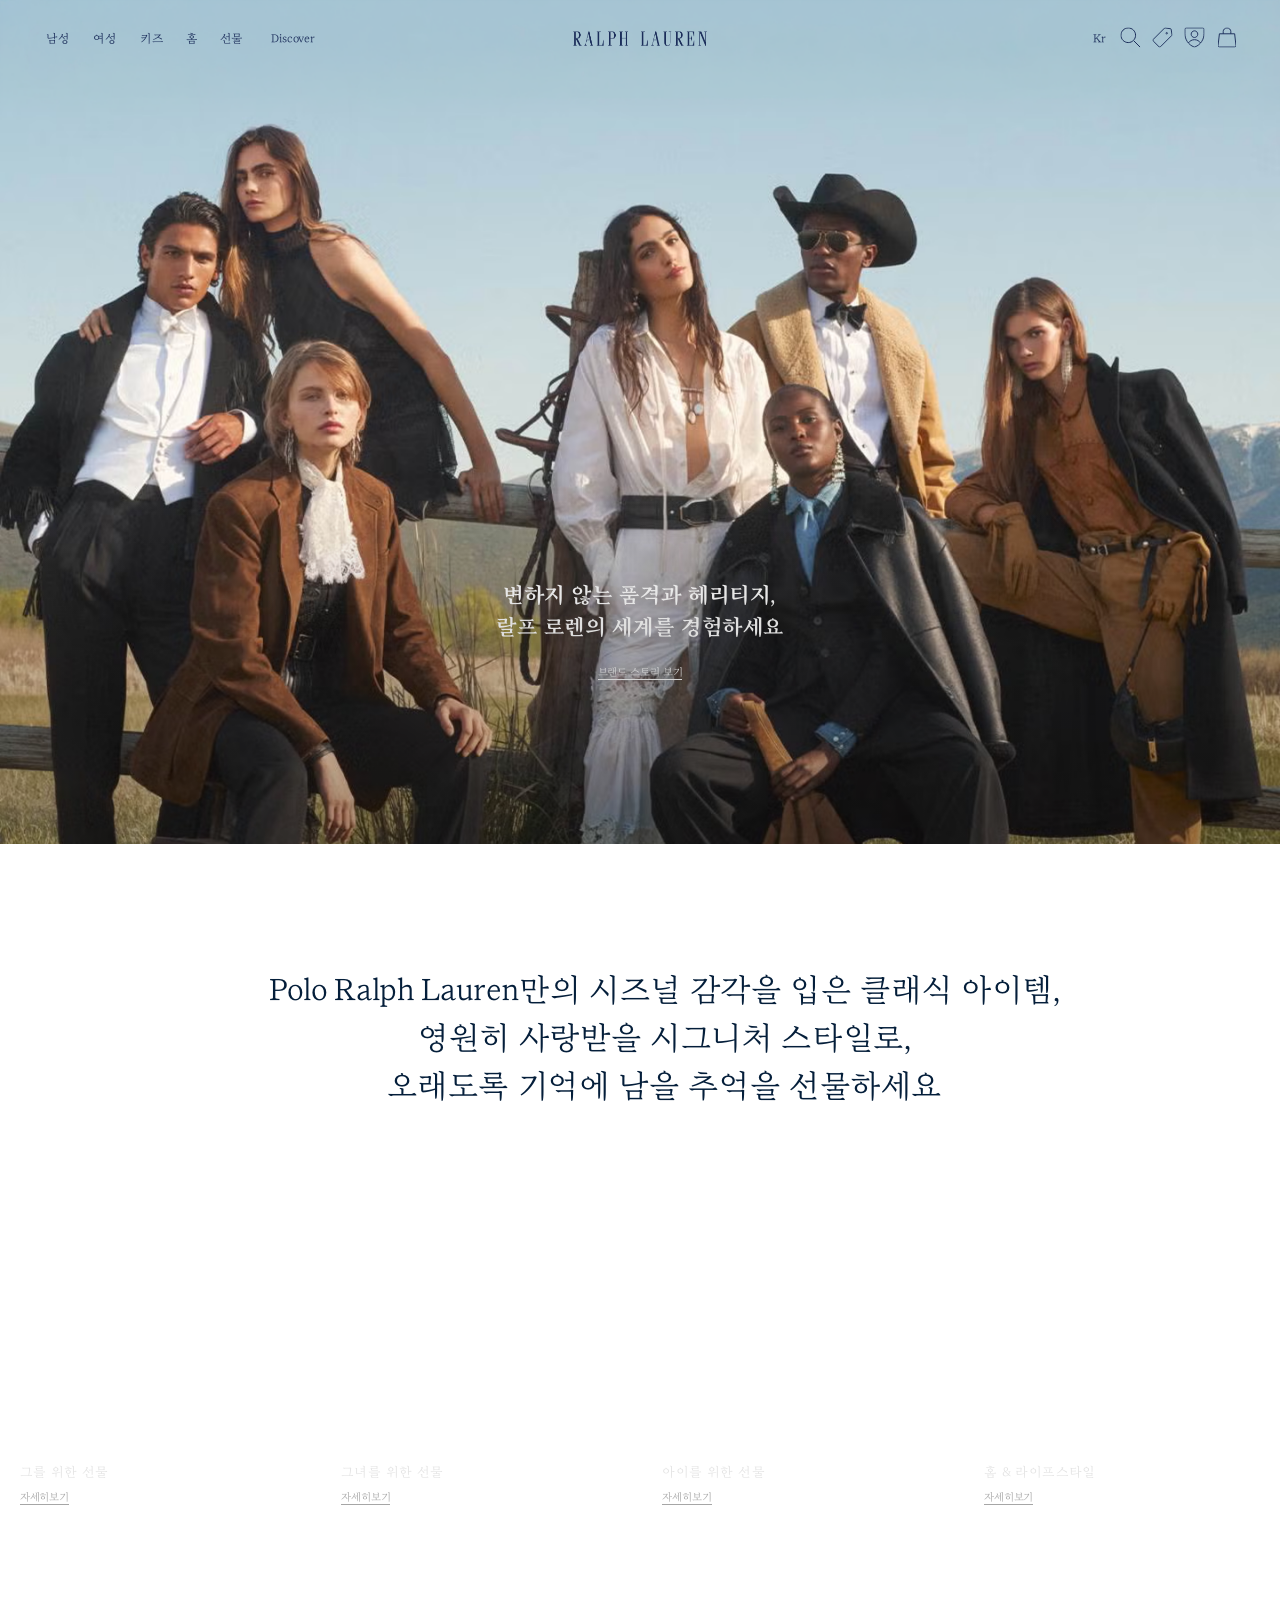
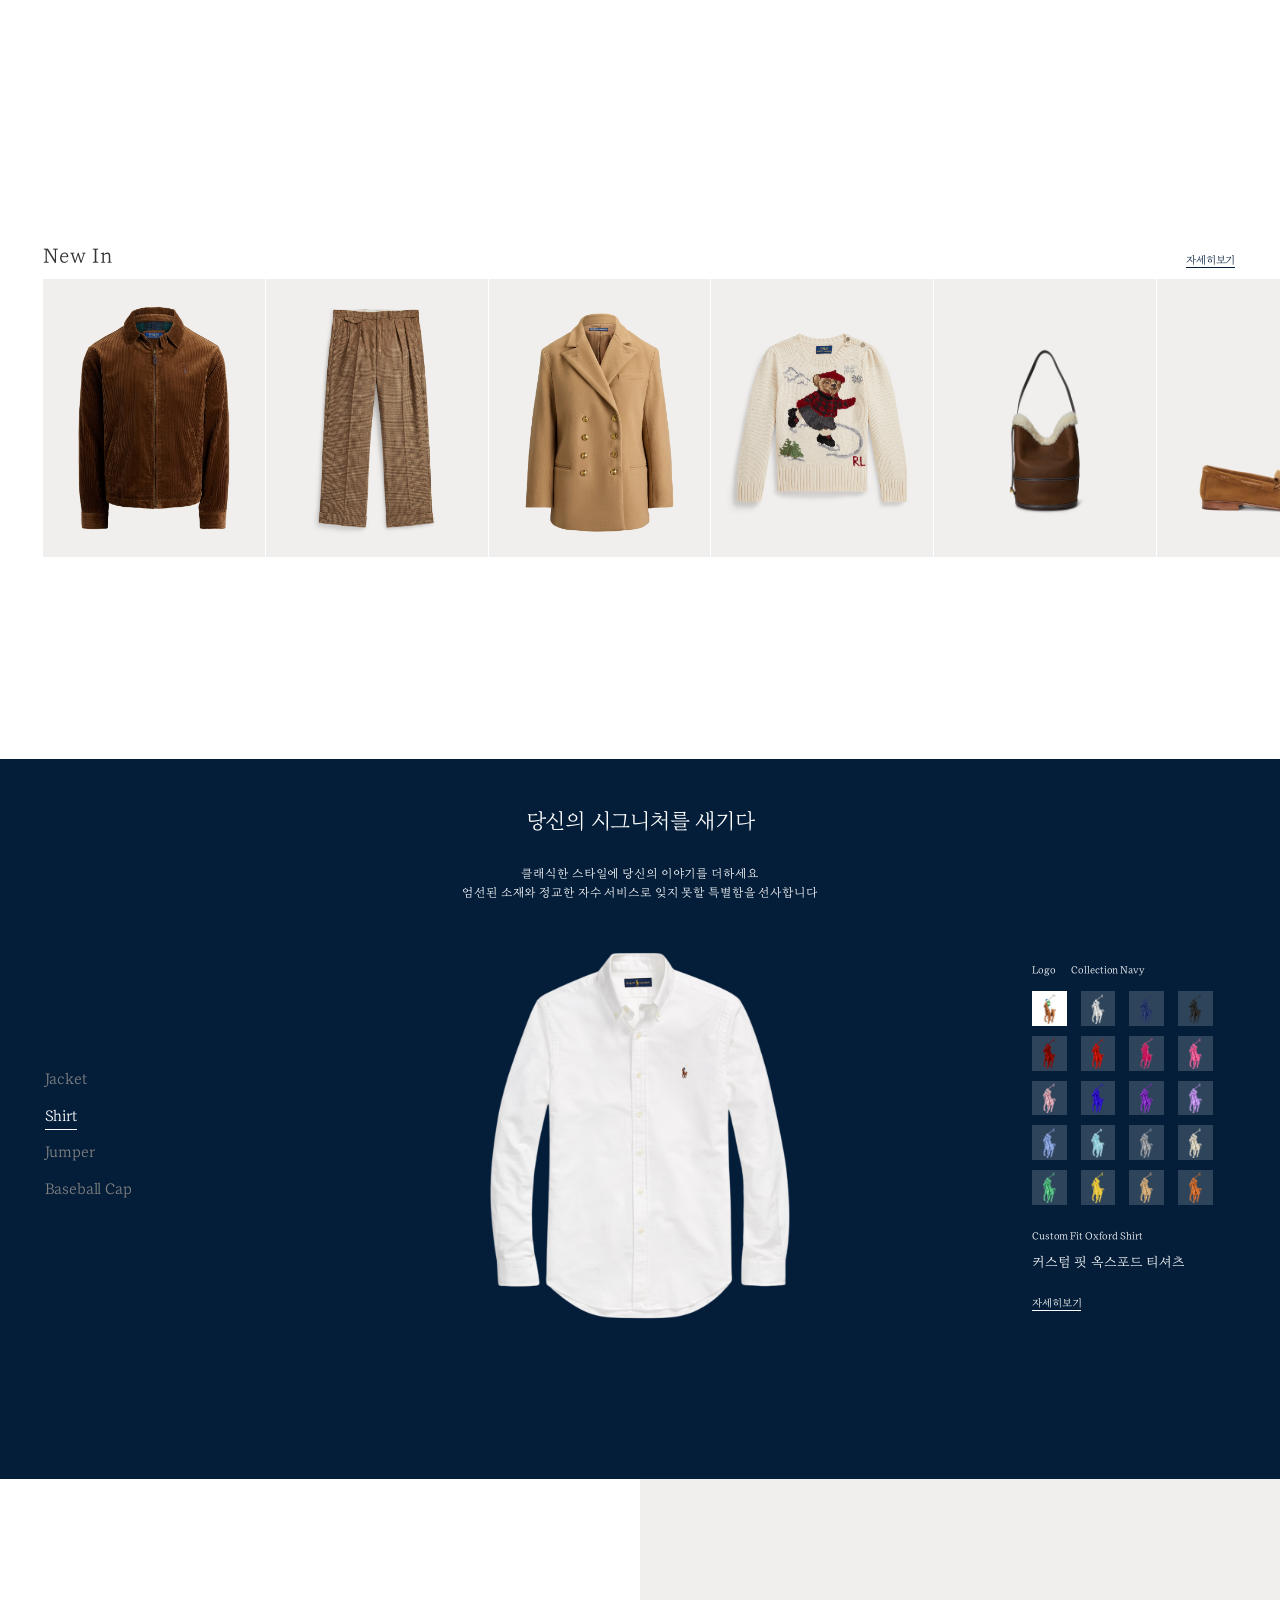
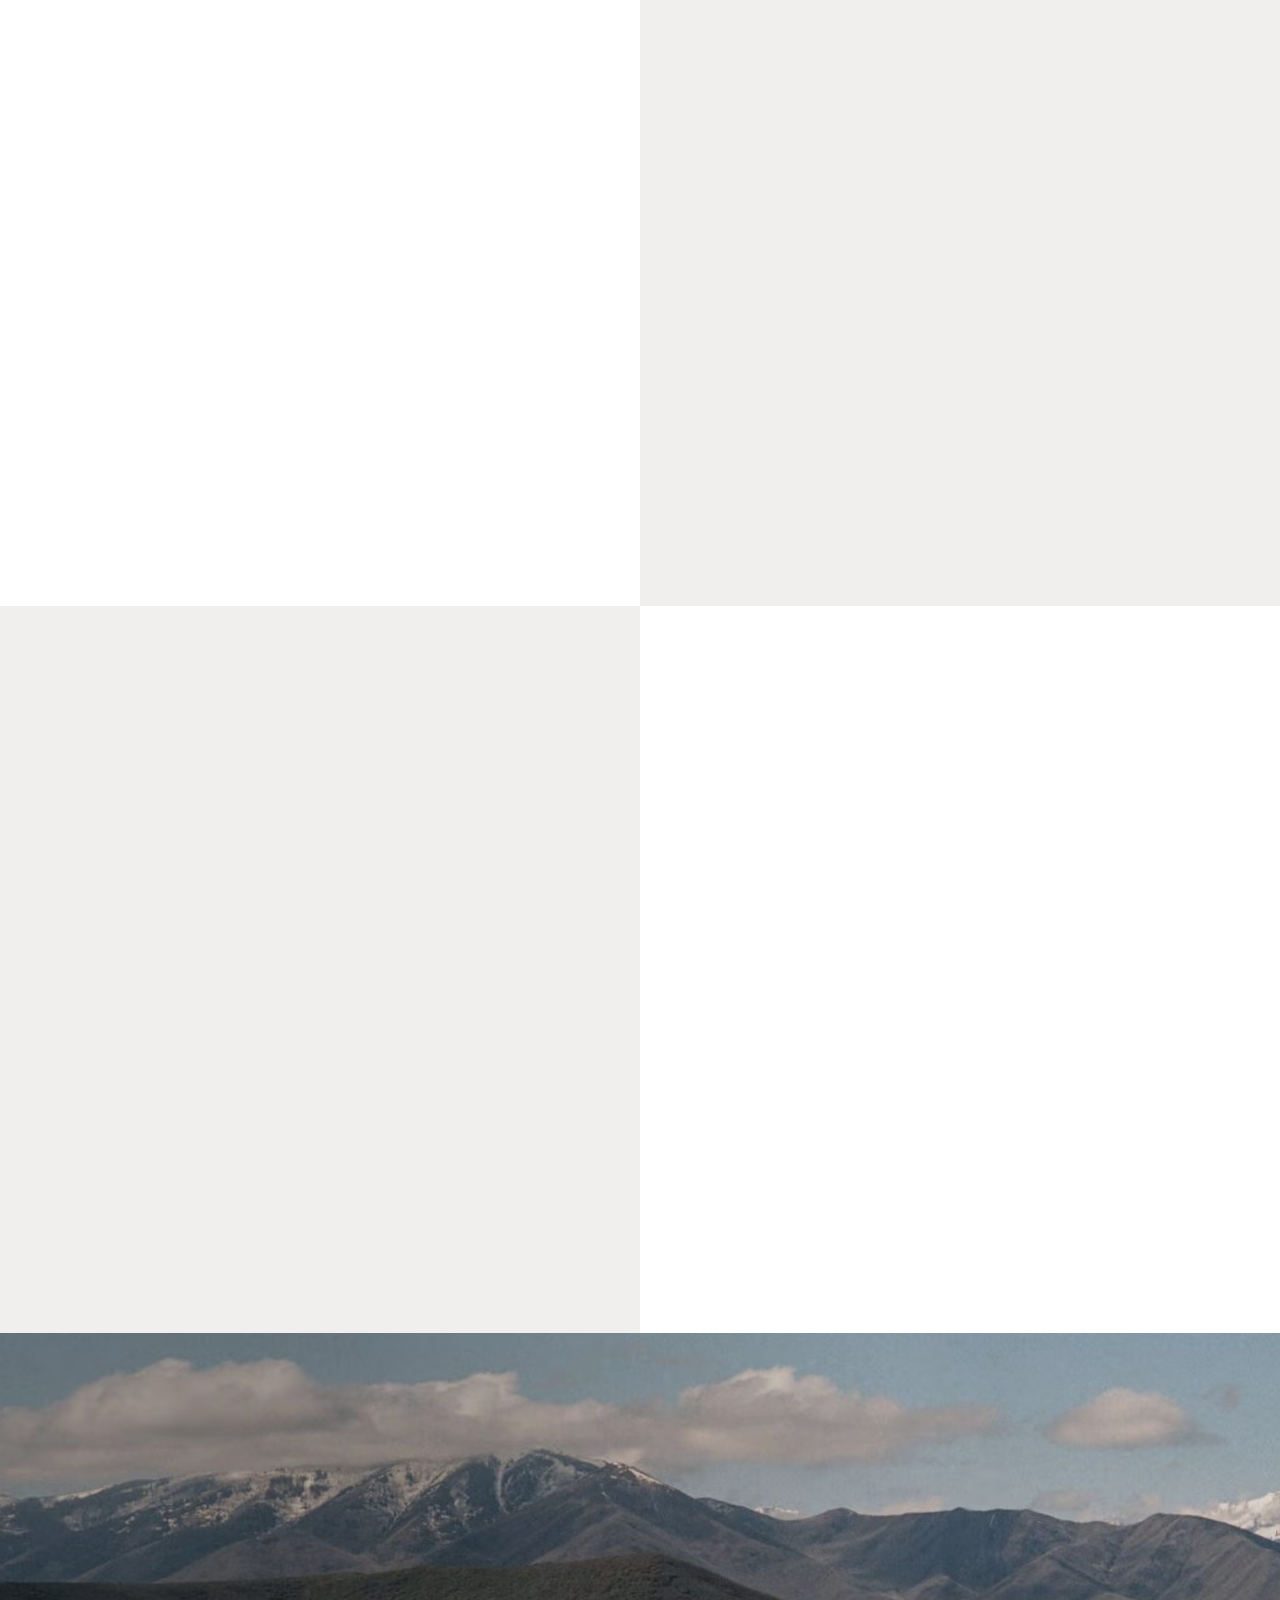
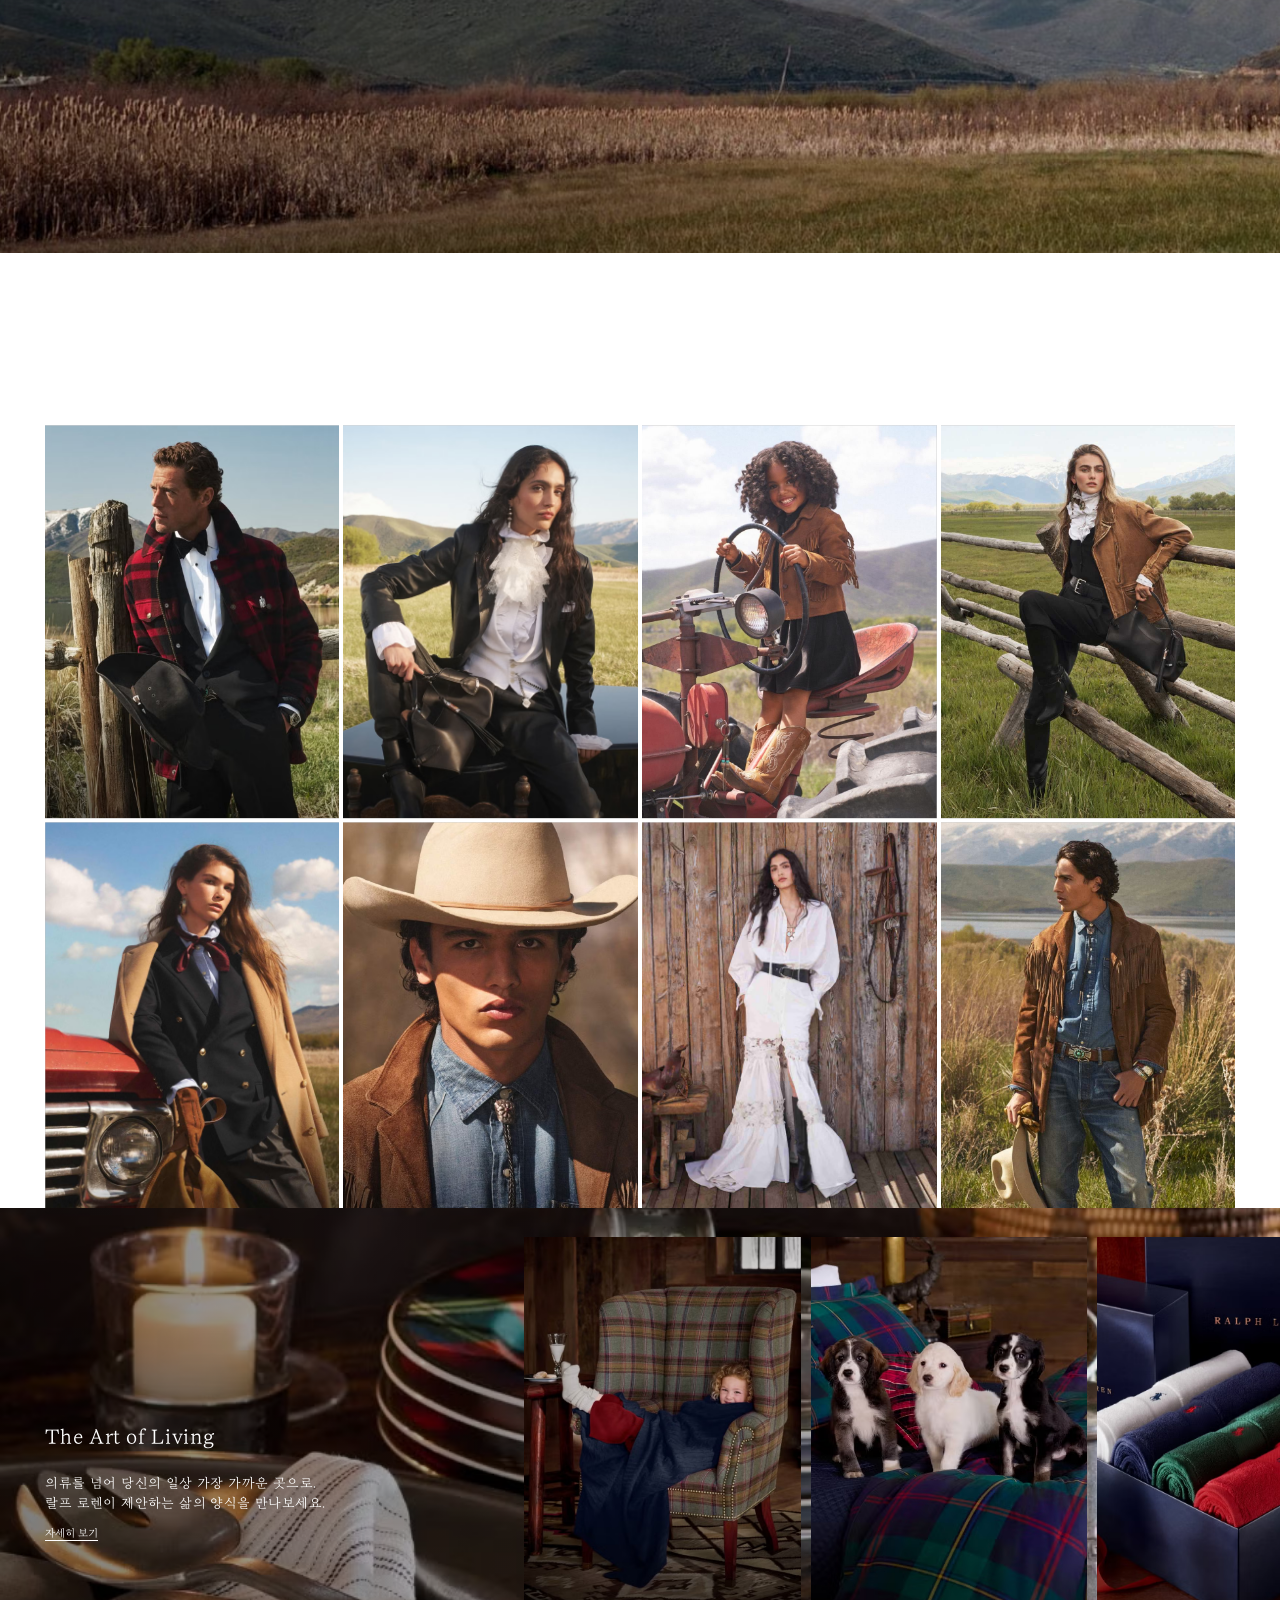
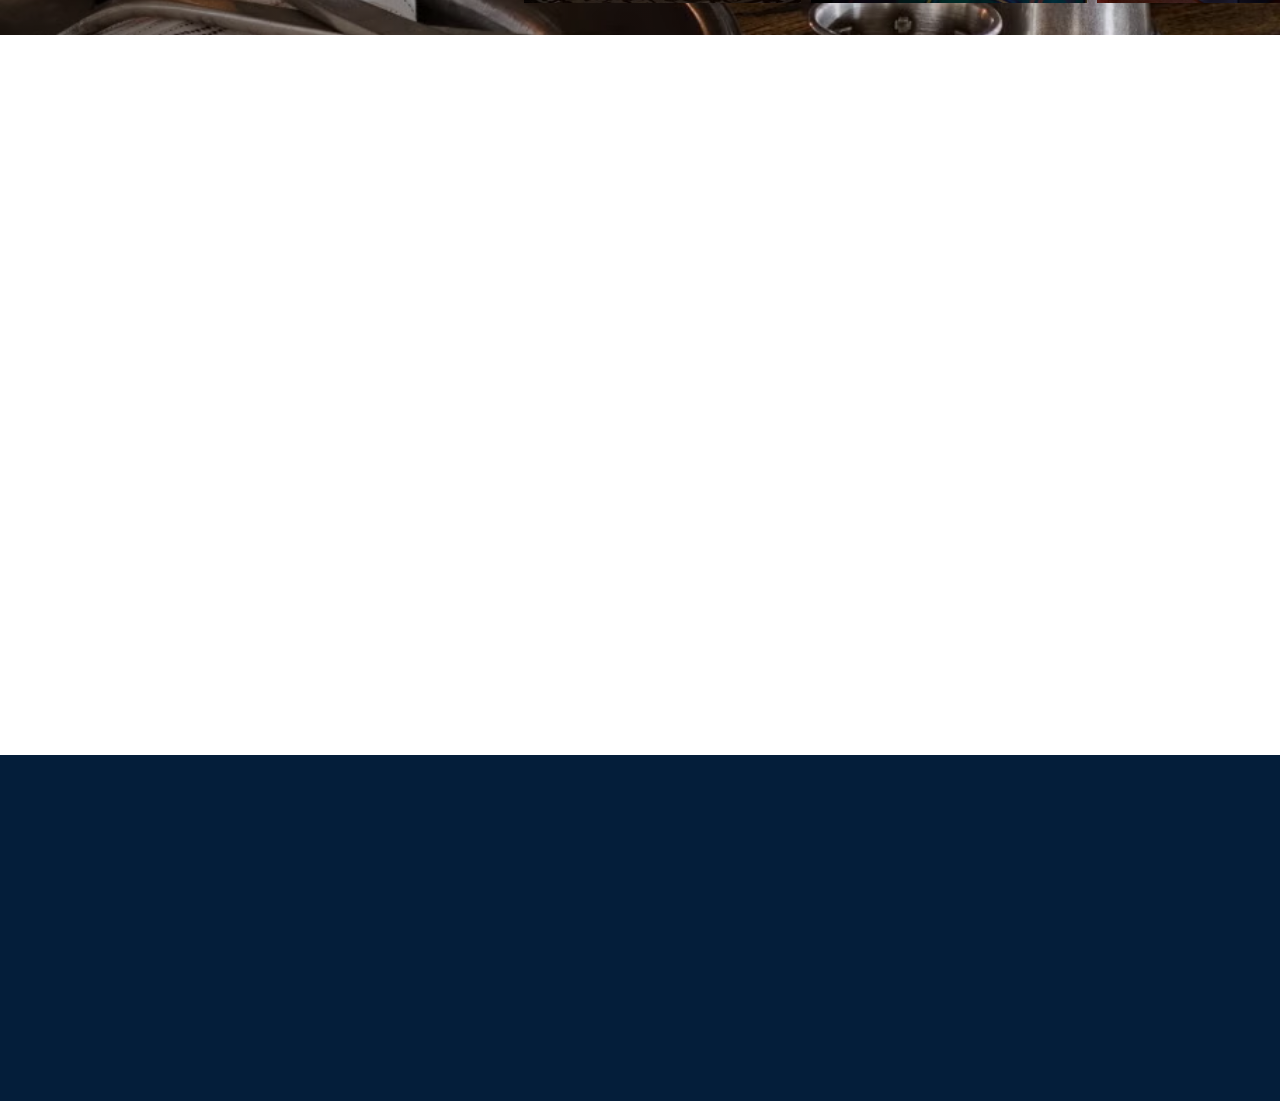
==== polo/index.html @ de8828ba "Deploy Polo Ralph Lauren redesign" ====
<!doctype html>
<html lang="ko">
<head>
<meta charset="utf-8">
<meta name="viewport" content="width=device-width, initial-scale=1">
<meta name="theme-color" content="#041e3a">
<meta name="description" content="클래식한 스타일과 변하지 않는 헤리티지. 이준화의 Polo Ralph Lauren 웹사이트 리디자인 포트폴리오.">
<title>Polo Ralph Lauren | 변하지 않는 품격</title>
<link rel="icon" href="../favicon.svg">
<link rel="preload" href="assets/fonts/Eulyoo1945-Regular.woff2" as="font" type="font/woff2" crossorigin>
<link rel="preload" href="assets/fdb92.png" as="image">
<link rel="stylesheet" href="style.css?v=20261112-22">
<script src="script.js?v=20261112-22" defer></script>
</head>
<body>
<a class="skip-link" href="#main">본문 바로가기</a>
<main id="main">
<section class="hero" id="top" data-node-id="1:19008" aria-label="폴로 랄프 로렌">
<div class="hero-image"><img class="hero-slide hero-slide-first is-active" src="assets/fdb92.png" alt="클래식한 가을 스타일을 입은 폴로 랄프 로렌 모델들" fetchpriority="high"><img class="hero-slide hero-slide-second" src="assets/cover2.png" alt="폴로 랄프 로렌의 클래식한 이브닝 스타일" aria-hidden="true"><div class="hero-shade"></div></div>
<header class="site-header">
<button class="mobile-menu" aria-label="메뉴 열기" aria-expanded="false" aria-controls="main-nav">☰</button>
<nav id="main-nav" aria-label="주 메뉴"><a href="#new-in" data-category="남성">남성</a><a href="#new-in" data-category="여성">여성</a><a href="#gifts">키즈</a><a href="#living">홈</a><a href="#gifts">선물</a><a href="#world">Discover</a></nav>
<a class="brand" href="#top" aria-label="Polo Ralph Lauren 홈"><img src="assets/adcc9.png" alt="POLO RALPH LAUREN"></a>
<div class="header-actions"><button data-panel="language" class="language-button" aria-label="국가 및 언어 선택">Kr</button>
<button data-panel="search" aria-label="상품 검색"><img src="assets/7bf10.svg" alt=""></button>
<button data-panel="favorites" aria-label="위시리스트"><img src="assets/ad850.svg" alt=""></button>
<button data-panel="account" aria-label="내 계정"><img src="assets/fcbb8.svg" alt=""></button>
<button data-panel="bag" aria-label="쇼핑백"><img src="assets/cb816.svg" alt=""><span class="bag-count" hidden>0</span></button></div>
</header>
<div class="hero-copy"><h1>변하지 않는 품격과 헤리티지,<br class="compact-break"> 랄프 로렌의 세계를 경험하세요</h1><a href="#world" class="text-link">브랜드 스토리 보기</a></div>
</section>
<section class="introduction" aria-label="시즈널 기프트"><p>Polo Ralph Lauren만의 시즈널 감각을 입은 클래식 아이템,<br>영원히 사랑받을 시그니처 스타일로,<br class="compact-break"> 오래도록 기억에 남을 추억을 선물하세요</p></section>
<section class="gifts" id="gifts" aria-label="소중한 사람을 위한 선물">
<a class="gift-card gift-men" href="#new-in"><div class="gift-image"><img src="assets/5b00d.png" alt="그를 위한 선물" loading="lazy"></div><div class="gift-copy"><h2>그를 위한 선물</h2><span class="text-link">자세히보기</span></div></a>
<a class="gift-card gift-women" href="#new-in"><div class="gift-image"><img src="assets/a02c4.png" alt="그녀를 위한 선물" loading="lazy"></div><div class="gift-copy"><h2>그녀를 위한 선물</h2><span class="text-link">자세히보기</span></div></a>
<a class="gift-card gift-kids" href="#new-in"><div class="gift-image"><img src="assets/340d7.png" alt="아이를 위한 선물" loading="lazy"></div><div class="gift-copy"><h2>아이를 위한 선물</h2><span class="text-link">자세히보기</span></div></a>
<a class="gift-card gift-home" href="#living"><div class="gift-image"><img src="assets/2b547.png" alt="홈 & 라이프스타일" loading="lazy"></div><div class="gift-copy"><h2>홈 &amp; 라이프스타일</h2><span class="text-link">자세히보기</span></div></a>
</section>
<section class="new-in" id="new-in" aria-labelledby="new-in-title">
<div class="section-heading"><h2 id="new-in-title">New In</h2><button class="text-link" data-panel="collection">자세히보기</button></div>
<div class="product-track" tabindex="0" aria-label="신상품 목록. 가로로 스크롤할 수 있습니다.">
<button class="product-card product-jacket" data-product="0" aria-label="스웨이드 재킷 자세히 보기"><img src="assets/da9b3.png" alt="스웨이드 재킷" loading="lazy"></button>
<button class="product-card product-pants" data-product="1" aria-label="플리츠 울 팬츠 자세히 보기"><img src="assets/2d311.png" alt="플리츠 울 팬츠" loading="lazy"></button>
<button class="product-card product-coat" data-product="2" aria-label="울 캐시미어 코트 자세히 보기"><img class="product-underlay" src="assets/cfee9.png" alt="" loading="lazy"><img src="assets/4ac81.png" alt="울 캐시미어 코트" loading="lazy"></button>
<button class="product-card product-bear" data-product="3" aria-label="폴로 베어 니트 자세히 보기"><img src="assets/9f50f.png" alt="폴로 베어 니트" loading="lazy"></button>
<button class="product-card product-bag" data-product="4" aria-label="레더 숄더백 자세히 보기"><img src="assets/39299.png" alt="레더 숄더백" loading="lazy"></button>
<button class="product-card product-loafers" data-product="5" aria-label="스웨이드 로퍼 자세히 보기"><img src="assets/04138.png" alt="스웨이드 로퍼" loading="lazy"></button>
<button class="product-card product-new" data-product="14" aria-label="체크 드레스 자세히 보기"><img src="assets/image-444.png" alt="체크 드레스" loading="lazy"></button>
<button class="product-card product-new" data-product="15" aria-label="노르딕 반소매 니트 자세히 보기"><img src="assets/image-439.png" alt="노르딕 반소매 니트" loading="lazy"></button>
<button class="product-card product-new" data-product="17" aria-label="페어아일 숄 카디건 자세히 보기"><img src="assets/image-435.png" alt="페어아일 숄 카디건" loading="lazy"></button>
<button class="product-card product-new" data-product="16" aria-label="홀리데이 트럭 니트 자세히 보기"><img src="assets/image-442.png" alt="홀리데이 트럭 니트" loading="lazy"></button>
</div></section>
<section class="custom" id="custom" aria-labelledby="custom-title">
<div class="custom-inner"><div class="custom-heading"><h2 id="custom-title">당신의 시그니처를 새기다</h2><p>클래식한 스타일에 당신의 이야기를 더하세요<br>엄선된 소재와 정교한 자수 서비스로 잊지 못할 특별함을 선사합니다</p></div>
<div class="custom-body"><nav class="custom-tabs" aria-label="커스터마이징 상품"><button data-custom-type="Jacket" aria-pressed="false">Jacket</button><button class="active" data-custom-type="Shirt" aria-pressed="true">Shirt</button><button data-custom-type="Jumper" aria-pressed="false">Jumper</button><button data-custom-type="Baseball Cap" aria-pressed="false">Baseball Cap</button></nav>
<div class="shirt-preview"><img src="assets/3b3cc.png" alt="커스텀 핏 옥스포드 셔츠" loading="lazy"><img class="selected-pony" src="assets/7342e.png" alt="" hidden></div>
<div class="custom-options"><p class="logo-label">Logo <span id="color-label">Collection Navy</span></p><div class="swatches" role="group" aria-label="자수 색상 선택">
<button data-color="Multicolor" data-pony="4a922.png" aria-label="Multicolor" aria-pressed="true" class="selected"><img src="assets/4a922.png" alt="" loading="lazy"></button>
<button data-color="White" data-pony="8e73d.png" aria-label="White" aria-pressed="false" ><img src="assets/8e73d.png" alt="" loading="lazy"></button>
<button data-color="Newport Navy" data-pony="7342e.png" aria-label="Newport Navy" aria-pressed="false" ><img src="assets/7342e.png" alt="" loading="lazy"></button>
<button data-color="Polo Black" data-pony="dec1c.png" aria-label="Polo Black" aria-pressed="false" ><img src="assets/dec1c.png" alt="" loading="lazy"></button>
<button data-color="Heart Red" data-pony="376da.png" aria-label="Heart Red" aria-pressed="false" ><img src="assets/376da.png" alt="" loading="lazy"></button>
<button data-color="Rl 2000Red" data-pony="d0800.png" aria-label="Rl 2000Red" aria-pressed="false" ><img src="assets/d0800.png" alt="" loading="lazy"></button>
<button data-color="Pink Pony" data-pony="29c97.png" aria-label="Pink Pony" aria-pressed="false" ><img src="assets/29c97.png" alt="" loading="lazy"></button>
<button data-color="Shocking Pink" data-pony="0e133.png" aria-label="Shocking Pink" aria-pressed="false" ><img src="assets/0e133.png" alt="" loading="lazy"></button>
<button data-color="Carmel Pink" data-pony="b812c.png" aria-label="Carmel Pink" aria-pressed="false" ><img src="assets/b812c.png" alt="" loading="lazy"></button>
<button data-color="Bright Royal" data-pony="e5291.png" aria-label="Bright Royal" aria-pressed="false" ><img src="assets/e5291.png" alt="" loading="lazy"></button>
<button data-color="Purple Cactus" data-pony="8f325.png" aria-label="Purple Cactus" aria-pressed="false" ><img src="assets/8f325.png" alt="" loading="lazy"></button>
<button data-color="Spring Lilac" data-pony="9f12f.png" aria-label="Spring Lilac" aria-pressed="false" ><img src="assets/9f12f.png" alt="" loading="lazy"></button>
<button data-color="Estate Blue" data-pony="894fd.png" aria-label="Estate Blue" aria-pressed="false" ><img src="assets/894fd.png" alt="" loading="lazy"></button>
<button data-color="Turquoise Nova" data-pony="2fd2d.png" aria-label="Turquoise Nova" aria-pressed="false" ><img src="assets/2fd2d.png" alt="" loading="lazy"></button>
<button data-color="Madeira Silver" data-pony="b8bec.png" aria-label="Madeira Silver" aria-pressed="false" ><img src="assets/b8bec.png" alt="" loading="lazy"></button>
<button data-color="Sand" data-pony="69f99.png" aria-label="Sand" aria-pressed="false" ><img src="assets/69f99.png" alt="" loading="lazy"></button>
<button data-color="Athletic Green" data-pony="6f649.png" aria-label="Athletic Green" aria-pressed="false" ><img src="assets/6f649.png" alt="" loading="lazy"></button>
<button data-color="Slicker Yellow" data-pony="b75e6.png" aria-label="Slicker Yellow" aria-pressed="false" ><img src="assets/b75e6.png" alt="" loading="lazy"></button>
<button data-color="Madeira Gold" data-pony="c44f1.png" aria-label="Madeira Gold" aria-pressed="false" ><img src="assets/c44f1.png" alt="" loading="lazy"></button>
<button data-color="Basketball Orange" data-pony="64377.png" aria-label="Basketball Orange" aria-pressed="false" ><img src="assets/64377.png" alt="" loading="lazy"></button>
</div><div class="custom-description"><p>Custom Fit Oxford Shirt</p><h3>커스텀 핏 옥스포드 티셔츠</h3><button class="text-link" data-panel="custom">자세히보기</button></div></div></div></div></section>
<section class="editorials" aria-label="World of Ralph Lauren 스타일">
<div class="editorial-photo man-photo"><img src="assets/5315a.png" alt="베이지 재킷과 네이비 스카프로 완성한 겨울 스타일" loading="lazy"><span class="hotspot" aria-hidden="true"><img src="assets/39011.svg" alt=""><img src="assets/c7419.svg" alt=""></span></div>
<article class="editorial winter"><div class="editorial-inner"><div class="editorial-products winter-rail" tabindex="0" aria-label="남성 액세서리. 가로로 스크롤할 수 있습니다."><div class="winter-original">
<button data-product="7" class="editorial-item item-left"><img src="assets/14f40.png" alt="울 체크 스카프" loading="lazy"></button><button data-product="8" class="editorial-item item-center"><img src="assets/59909.png" alt="네이비 시그니처 스카프" loading="lazy"></button><button data-product="9" class="editorial-item item-right"><img src="assets/05837.png" alt="타탄 체크 스카프" loading="lazy"></button>
</div><div class="winter-extra"><img src="assets/image-457.png" alt="네이비 시그니처 스카프" loading="lazy"><img src="assets/image-458.png" alt="레드 타탄 스카프" loading="lazy"><img src="assets/image-459.png" alt="블루 타탄 스카프" loading="lazy"><img src="assets/image-461.png" alt="브라운 스카프" loading="lazy"><img src="assets/image-462.png" alt="다크 브라운 스카프" loading="lazy"><img src="assets/image-460.png" alt="그린 타탄 스카프" loading="lazy"><img src="assets/image-463.png" alt="브라운 체크 스카프" loading="lazy"></div></div><div class="editorial-copy"><h2>Cold Weather Classics</h2><p>따스함을 담은 시그니처 스카프와 니트로 깊어가는 겨울의 낭만을 준비하세요.<br>클래식한 무드가 돋보이는 윈터 룩을 제안합니다.</p><button class="text-link" data-product="8">바로가기</button></div></div></article>
<article class="editorial accessories"><div class="editorial-inner"><div class="editorial-products accessory-carousel" aria-label="여성 액세서리 컬렉션"><div class="accessory-track"><div class="accessory-set"><span class="accessory-frame"><img src="assets/accessory-470.png" alt="케이블 니트 장갑" loading="lazy"></span><span class="accessory-frame"><img src="assets/accessory-466.png" alt="스웨이드 레더 숄더백" loading="lazy"></span><span class="accessory-frame"><img src="assets/accessory-469.png" alt="폴로 베어 삭스" loading="lazy"></span><span class="accessory-frame"><img src="assets/accessory-445.png" alt="스웨이드 크로스백" loading="lazy"></span><span class="accessory-frame"><img src="assets/accessory-464.png" alt="스웨이드 숄더백" loading="lazy"></span><span class="accessory-frame"><img src="assets/accessory-468.png" alt="폴로 베어 니트 모자" loading="lazy"></span></div><div class="accessory-set" aria-hidden="true"><span class="accessory-frame"><img src="assets/accessory-470.png" alt="" loading="lazy"></span><span class="accessory-frame"><img src="assets/accessory-466.png" alt="" loading="lazy"></span><span class="accessory-frame"><img src="assets/accessory-469.png" alt="" loading="lazy"></span><span class="accessory-frame"><img src="assets/accessory-445.png" alt="" loading="lazy"></span><span class="accessory-frame"><img src="assets/accessory-464.png" alt="" loading="lazy"></span><span class="accessory-frame"><img src="assets/accessory-468.png" alt="" loading="lazy"></span></div></div></div><div class="editorial-copy"><h2>Refined Accessories</h2><p>스타일의 완성은 디테일에 있습니다. 장인정신이 깃든 가방과 액세서리로<br>당신만의 우아한 시그니처 룩을 완성해 보세요.</p><button class="text-link" data-product="11">바로가기</button></div></div></article>
<div class="editorial-photo woman-photo"><img src="assets/9bdaf.png" alt="헤링본 재킷과 스웨이드 백을 매치한 여성" loading="lazy"><span class="hotspot" tabindex="0" aria-label="착용한 스웨이드 숄더백 미리보기"><img src="assets/39011.svg" alt=""><img src="assets/c7419.svg" alt=""><span class="hotspot-preview"><img src="assets/accessory-466.png" alt=""><span>스웨이드 레더 숄더백</span></span></span></div>
</section>
<section class="world" id="world" aria-labelledby="world-title"><div class="world-image"><img src="assets/f96a8.png" alt="탁 트인 초원과 웅장한 산맥" loading="lazy"></div><div class="world-copy"><h2 id="world-title">World of Ralph Lauren</h2><p>미국적인 헤리티지와 시대를 초월한 우아함,<br> 1967년부터 이어온 랄프 로렌의 세계를 만나보세요.</p><button class="text-link" data-panel="story">자세히 보기</button></div></section>
<section class="collection" id="collection" aria-labelledby="collection-title"><div class="collection-heading"><h2 id="collection-title">Ralph Lauren 2025 폴 컬렉션</h2><button class="text-link" data-panel="fall">자세히 보기</button></div><div class="collection-grid">
<button class="look look-1" aria-label="2025 폴 컬렉션 룩 1 보기"><img src="assets/144af.png" alt="Ralph Lauren 2025 폴 컬렉션 룩 1" loading="lazy"></button>
<button class="look look-2" aria-label="2025 폴 컬렉션 룩 2 보기"><img src="assets/ed7be.png" alt="Ralph Lauren 2025 폴 컬렉션 룩 2" loading="lazy"></button>
<button class="look look-3" aria-label="2025 폴 컬렉션 룩 3 보기"><img src="assets/7386c.png" alt="Ralph Lauren 2025 폴 컬렉션 룩 3" loading="lazy"></button>
<button class="look look-4" aria-label="2025 폴 컬렉션 룩 4 보기"><img src="assets/beb06.png" alt="Ralph Lauren 2025 폴 컬렉션 룩 4" loading="lazy"></button>
<button class="look look-5" aria-label="2025 폴 컬렉션 룩 5 보기"><img src="assets/e1b18.png" alt="Ralph Lauren 2025 폴 컬렉션 룩 5" loading="lazy"></button>
<button class="look look-6" aria-label="2025 폴 컬렉션 룩 6 보기"><img src="assets/27193.png" alt="Ralph Lauren 2025 폴 컬렉션 룩 6" loading="lazy"></button>
<button class="look look-7" aria-label="2025 폴 컬렉션 룩 7 보기"><img src="assets/cb89c.png" alt="Ralph Lauren 2025 폴 컬렉션 룩 7" loading="lazy"></button>
<button class="look look-8" aria-label="2025 폴 컬렉션 룩 8 보기"><img src="assets/243b0.png" alt="Ralph Lauren 2025 폴 컬렉션 룩 8" loading="lazy"></button>
</div></section>
<section class="living" id="living" aria-labelledby="living-title"><div class="living-background"><img src="assets/ddc05.png" alt="" loading="lazy"></div><div class="living-copy"><h2 id="living-title">The Art of Living</h2><p>의류를 넘어 당신의 일상 가장 가까운 곳으로.<br>랄프 로렌이 제안하는 삶의 양식을 만나보세요.</p><button class="text-link" data-panel="living">자세히 보기</button></div><div class="living-track" tabindex="0" aria-label="홈 컬렉션. 가로로 스크롤할 수 있습니다."><button><img src="assets/916ef.png" alt="체크 암체어에서 보내는 편안한 시간" loading="lazy"></button><button class="living-layers"><img src="assets/1cc81.png" alt="" loading="lazy"><img src="assets/f4068.png" alt="" loading="lazy"><img src="assets/2b154.png" alt="타탄 체크 소파 위의 반려견들" loading="lazy"></button><button><img src="assets/1170a.png" alt="선물 상자에 담긴 폴로 셔츠" loading="lazy"></button><button><img src="assets/living-new.png" alt="따뜻한 촛불과 티타임" loading="lazy"></button></div></section>
<section class="experience" id="experience" aria-labelledby="experience-title"><div class="section-heading"><h2 id="experience-title">Experience Ralph Lauren</h2><div class="heading-actions"><span class="text-link">자세히 보기</span><button class="experience-prev" aria-label="이전 서비스 보기">이전</button><button class="experience-next" aria-label="다음 서비스 보기">다음</button></div></div><div class="experience-grid"><button class="experience-side experience-store"><img src="assets/bee15.png" alt="랄프 로렌 플래그십 스토어" loading="lazy"><span class="experience-copy"><strong>매장 찾기</strong><span>가까운 매장을 찾아 폴로만의<br>특별한 스타일링 서비스를 경험하세요.</span></span></button><button class="experience-main"><img src="assets/ef2d4.png" alt="맞춤 스타일을 제안하는 랄프 로렌 서비스" loading="lazy"><span class="experience-copy"><strong>맞춤 수선 예약</strong><span>시그니처 기프트 패키징부터<br>전문적인 수선 서비스까지, 완벽한 쇼핑 경험을 제공합니다.</span></span></button><button class="experience-side experience-phone"><img src="assets/734fb.png" alt="모바일로 만나보는 퍼스널 스타일링" loading="lazy"><span class="experience-copy"><strong>매장 VR</strong><span>뉴욕, 베벌리 힐스의 플래그십 스토어를<br>집에서 편안하게 탐험해보세요.</span></span></button></div></section>
</main>
<footer class="footer"><div class="footer-top"><div class="footer-brand"><a href="#top" aria-label="Polo Ralph Lauren 처음으로"><img src="assets/69df5.png" alt="POLO RALPH LAUREN"></a><form class="newsletter"><label for="email">Polo Ralph Lauren 뉴스레터</label><div class="newsletter-input"><input id="email" type="email" required autocomplete="email" placeholder="이메일 주소 *" aria-label="이메일 주소"><button aria-label="뉴스레터 구독"><img src="assets/e901a.svg" alt=""></button></div><img class="newsletter-line" src="assets/3279b.svg" alt=""></form><div class="socials"><a href="https://www.instagram.com/ralphlauren/" rel="noopener noreferrer" aria-label="인스타그램"><img src="assets/82d25.svg" alt=""></a><a href="https://www.facebook.com/RalphLauren/" rel="noopener noreferrer" aria-label="페이스북"><img src="assets/4595a.svg" alt=""></a><a href="https://www.pinterest.com/ralphlauren/" rel="noopener noreferrer" aria-label="핀터레스트"><img src="assets/9983f.svg" alt=""></a><a href="https://www.youtube.com/ralphlauren" rel="noopener noreferrer" aria-label="유튜브"><img src="assets/bfb02.svg" alt=""></a></div></div>
<div class="footer-column"><h2>도움</h2><button data-footer="전화 문의">전화 문의</button><button data-footer="FAQ">FAQ</button><button data-footer="제품 관리">제품 관리</button><button data-footer="매장 정보">매장 정보</button></div><div class="footer-column"><h2>서비스</h2><button data-footer="폴로 선물">폴로 선물</button><button data-footer="개인맞춤">개인맞춤</button><button data-footer="배송">배송</button><button data-footer="반품">반품</button></div><div class="footer-column"><h2>Polo</h2><button data-footer="랄프로렌 소개">랄프로렌 소개</button><button data-footer="브랜드 보호">브랜드 보호</button><button data-footer="지속가능성">지속가능성</button><button data-footer="최근 뉴스">최근 뉴스</button><button data-footer="채용정보">채용정보</button></div><div class="footer-column"><h2>법적 고지 및 이용약관</h2><button data-footer="이용 약관">이용 약관</button><button data-footer="개인정보 처리방침">개인정보 처리방침</button><button data-footer="쿠키 정책">쿠키 정책</button><button data-footer="쿠키 설정">쿠키 설정</button><button data-footer="판매 약관">판매 약관</button></div>
</div><div class="footer-utility"><img class="footer-rule rule-top" src="assets/069a1.svg" alt=""><p>© COPYRIGHT 2025 RALPH LAUREN. ALL RIGHTS RESERVED.</p><button data-panel="stores"><img src="assets/34f75.svg" alt="">매장 찾기</button><img class="utility-divider" src="assets/fa9d9.svg" alt=""><button data-panel="language"><img src="assets/b26fe.svg" alt="">배송지: 대한민국/한국어</button><img class="footer-rule rule-bottom" src="assets/069a1.svg" alt=""></div><div class="footer-legal"><p>상호명: 랄프로렌 코리아 유한회사 | 사업자 등록번호: 120-87-00270 | 통신판매업신고번호: 제2020-서울강남-01539호 [사업자정보확인] | 대표자: KIM SEAN SONG KWON 샨성권김<br>주소: 서울시 강남구 학동로 343 19층 | 호스팅 서비스 사업자: 클레우드 플레어 | 고객 지원부: 080-566-1199 (평일 10:00~18:00, 점심시간 13:00-14:00) | 메일문의: customerassistance@ralphlauren.co.kr</p><p>KCP 구매안전 서비스(채무지급보증)<br>고객님은 안전거래를 위해 현금 등으로 결제 시 저희 쇼핑몰에서 가입한 KCP 구매안전서비스(지급보증서)를 이용하실 수 있습니다.</p></div></footer>
<button class="back-to-top" type="button" aria-label="맨 위로 이동"><span aria-hidden="true">↑</span><span>TOP</span></button>
<dialog class="detail-dialog" aria-labelledby="dialog-title"><button class="dialog-close" aria-label="닫기">×</button><div id="dialog-content"></div></dialog>
<div class="toast" role="status" aria-live="polite"></div>
</body></html>
---- polo/style.css ----
@font-face{font-family:Eulyoo1945;src:url("assets/fonts/Eulyoo1945-Regular.woff2") format("woff2");font-weight:400;font-style:normal;font-display:swap}
@font-face{font-family:Eulyoo1945;src:url("assets/fonts/Eulyoo1945-SemiBold.woff2") format("woff2");font-weight:600;font-style:normal;font-display:swap}
/* One rem follows one pixel in the 1920px Figma frame. Mobile reflows below. */
:root{font-size:calc(100vw / 1920);--navy:#041e3a;--paper:#f0efed;--ink:#1b2d5a;scroll-behavior:smooth}
*{box-sizing:border-box}body{margin:0;background:white;color:var(--navy);font-family:Eulyoo1945,Georgia,serif;font-size:16rem;line-height:1.5;font-weight:400}h1,h2,h3,p{margin:0;font-size:inherit;font-weight:400}button,input,select{font:inherit;color:inherit}a{color:inherit;text-decoration:none}button{border:0;padding:0;background:none;cursor:pointer}img{display:block}button,a,input{touch-action:manipulation}button:focus-visible,a:focus-visible,input:focus-visible,[tabindex]:focus-visible{outline:2px solid #a47e41;outline-offset:5px}button,a{-webkit-tap-highlight-color:transparent}section[id]{scroll-margin-top:24rem}.text-link{font-size:16rem;letter-spacing:-.176rem;line-height:24rem}.text-link:hover{opacity:.7}.skip-link{position:fixed;top:10px;left:10px;z-index:1000;background:var(--navy);color:white;padding:12px;font-size:16px;transform:translateY(-160%)}.skip-link:focus{transform:none}
.hero{height:1266rem;position:relative;overflow:hidden;background:#b2b2b2}.hero-image{position:absolute;inset:0 0 auto;height:1400rem}.hero-image>img{width:100%;height:100%;object-fit:cover}.hero-shade{position:absolute;inset:0;background:linear-gradient(180deg,transparent 52.733%,rgba(0,0,0,.3) 87.766%)}.site-header{position:relative;display:flex;align-items:flex-end;justify-content:space-between;padding:45rem 67rem 0;gap:20rem;height:69rem;color:var(--ink)}.site-header nav{display:flex;gap:30rem;width:415rem;align-items:flex-start;height:24rem;letter-spacing:-.176rem}.site-header nav a:nth-child(1),.site-header nav a:nth-child(3){width:39rem;text-align:center}.site-header nav a:nth-child(2),.site-header nav a:nth-child(5){width:38rem;text-align:center}.site-header nav a:nth-child(4){width:19rem}.site-header nav a:last-child{width:87rem;text-align:center}.brand{width:204rem;height:24rem;position:relative;overflow:hidden;flex-shrink:0}.brand img{position:absolute;width:128.52%;height:635.54%;left:-28.51%;top:-535.54%;max-width:none}.header-actions{width:415rem;display:flex;align-items:flex-end;justify-content:flex-end;gap:20rem;height:24rem}.header-actions button{position:relative;display:grid;place-items:center;width:22rem;height:22rem}.header-actions .language-button{width:24rem;height:24rem}.header-actions img{max-width:22rem;max-height:22rem;width:auto;height:auto}.bag-count{position:absolute;top:-8rem;right:-9rem;border-radius:50%;min-width:16rem;background:var(--navy);color:white;font-size:10rem}.bag-count[hidden]{display:none}.mobile-menu{display:none}.hero-copy{position:absolute;top:868rem;left:0;width:100%;text-align:center;color:white}.hero-copy h1{font-size:32rem;font-weight:600;letter-spacing:.96rem;line-height:48rem}.hero-copy .text-link{display:inline-block;margin-top:32rem}.introduction{height:394rem;display:flex;justify-content:center;padding-top:145rem;overflow:hidden}.introduction p{font-size:48rem;line-height:72rem;letter-spacing:-.528rem;text-align:center;white-space:nowrap;transform:translateX(36.5rem)}
.gifts{height:625rem;display:grid;grid-template-columns:repeat(4,minmax(0,1fr));gap:8.515rem;overflow:hidden}.gift-card{position:relative;overflow:hidden;isolation:isolate}.gift-image{position:absolute;inset:0}.gift-image img{position:absolute;object-fit:cover;height:625rem;max-width:none;top:0}.gift-men img{width:473.585rem;left:0}.gift-women img{width:562.71rem;left:-16.83rem}.gift-kids img{width:562rem;left:-80rem}.gift-home img{width:1250rem;left:-130rem}.gift-copy{position:absolute;left:29.46rem;top:532.41rem;color:#e3e3e3}.gift-copy h2{font-size:20rem;letter-spacing:.6rem;line-height:30rem}.gift-copy .text-link{display:block;margin-top:11.03rem;color:#a6a6a6}.gift-card:hover .text-link{color:white}
.new-in{height:647rem;padding-top:84rem;overflow:hidden}.section-heading{display:flex;align-items:baseline;justify-content:space-between;margin:0 67rem}.section-heading h2{font-size:32rem;line-height:48rem;letter-spacing:.96rem}.new-in .section-heading{margin-left:65rem}.new-in .section-heading h2{color:rgba(0,0,0,.8)}.product-track{display:flex;gap:1.286rem;overflow-x:auto;scrollbar-width:none;margin-top:11rem;padding:0 65rem;scroll-snap-type:none;height:415.892rem}.product-track::-webkit-scrollbar{display:none}.product-card{width:332.714rem;height:415.892rem;flex-shrink:0;position:relative;overflow:hidden;background:var(--paper)}.product-card>img{position:absolute;inset:0;width:332.734rem;height:415.866rem;object-fit:cover}.product-pants>img{width:328rem;height:410rem;left:2rem;top:4rem}.product-coat>img:last-child{width:328rem;height:410rem;top:10rem;left:2rem}.product-bag>img,.product-loafers>img{width:333.78rem;height:333.78rem;top:45.85rem;left:-1.07rem}.product-loafers>img{left:0}
.custom{height:1080rem;background:var(--navy);color:white;overflow:hidden}.custom-heading{text-align:center;padding-top:121rem}.custom-heading h2{font-size:32rem;letter-spacing:-.352rem;line-height:48rem}.custom-heading p{margin-top:41rem;line-height:24rem;letter-spacing:-.176rem}.custom-body{display:grid;grid-template-columns:1fr 586rem 1fr;position:relative;margin-top:109rem;padding:0 101rem;gap:0;align-items:start}.custom-tabs{display:flex;flex-direction:column;gap:19rem;margin-top:177rem;align-items:flex-start}.custom-tabs button{color:#808080;font-size:24rem;line-height:36rem;letter-spacing:-.264rem}.custom-tabs .active{color:white}.shirt-preview{position:relative;height:562rem;overflow:hidden}.shirt-preview>img:first-child{position:absolute;width:100%;height:130.51%;top:-15.59%;left:0;object-fit:fill}.shirt-preview>.selected-pony{position:absolute;object-fit:contain}.selected-pony[hidden]{display:none}.custom-options{width:255rem;justify-self:end;margin-top:70rem}.logo-label{font-size:15rem;line-height:22.5rem;letter-spacing:-.165rem;white-space:nowrap}.logo-label span{margin-left:21rem}.swatches{display:grid;grid-template-columns:repeat(4,48rem);gap:15rem 21rem;margin-top:19.5rem}.swatches button{width:48rem;height:48rem;background:rgba(255,255,255,.17);display:grid;place-items:center}.swatches button.selected{background:white}.swatches button img{width:42rem;height:42rem;object-fit:contain}.custom-description{margin-top:92rem;white-space:nowrap}.custom-description p{font-size:15rem;line-height:22.5rem;letter-spacing:-.165rem}.custom-description h3{font-size:20rem;line-height:30rem;letter-spacing:-.22rem;margin-top:6.5rem}.custom-description .text-link{margin-top:27.5rem}
.editorials{display:grid;grid-template-columns:repeat(2,minmax(0,1fr));grid-template-rows:repeat(2,1090rem)}.editorial-photo{position:relative;overflow:hidden}.editorial-photo>img{width:100%;height:100%;object-fit:cover}.hotspot{position:absolute;width:34rem;height:34rem;display:grid;place-items:center}.hotspot>img:first-child{width:32.0555rem;height:32.0555rem}.hotspot>img:last-child{position:absolute;width:13.4373rem;height:13.4373rem;transform:rotate(45deg)}.hotspot:hover{filter:brightness(.85)}.man-photo .hotspot{left:272rem;top:760rem}.woman-photo .hotspot{left:642rem;top:882rem}.editorial{background:var(--paper);position:relative;overflow:hidden}.editorial-products{position:relative;height:740rem}.editorial-item{position:absolute;overflow:hidden;height:476rem;top:110rem;background:var(--paper)}.editorial-item img{position:absolute;max-width:none;object-fit:cover}.editorial-item.item-left{left:0;width:152rem}.editorial-item.item-center{left:323rem;width:304rem}.editorial-item.item-right{left:808rem;width:152rem}.winter .item-left img{width:584rem;height:584rem;left:-271rem;top:-54rem}.winter .item-center img{width:584rem;height:584rem;left:-141rem;top:-54rem}.winter .item-right img{width:539rem;height:539rem;left:-116rem;top:0}.editorial-copy{position:absolute;top:830rem;left:0;width:100%;text-align:center}.editorial-copy h2{font-size:24rem;line-height:36rem;letter-spacing:.72rem}.editorial-copy p{font-size:16rem;letter-spacing:.48rem;line-height:24rem;margin-top:18rem;white-space:nowrap}.editorial-copy .text-link{margin-top:27rem}.accessories .editorial-item{height:426rem;top:179rem}.accessories .item-left{width:162rem;top:175rem}.accessories .item-left img{width:394rem;height:394rem;left:-158rem;top:70rem}.accessories .item-center img{width:654rem;height:654rem;left:-175rem;top:-166rem}.accessories .item-right img{width:341rem;height:341rem;left:-67rem;top:112rem}
.world{height:780rem;position:relative;overflow:hidden;color:white}.world-image{position:absolute;top:0;left:0;width:100%;height:960rem}.world-image img{width:100%;height:100%;object-fit:cover}.world-image:after{content:"";position:absolute;inset:0;background:rgba(0,0,0,.1)}.world-copy{position:absolute;top:357rem;left:0;width:100%;text-align:center}.world-copy h2{font-size:32rem;line-height:48rem;letter-spacing:.96rem}.world-copy p{font-size:24rem;line-height:36rem;letter-spacing:-.264rem;margin-top:39rem}.world-copy .text-link{margin-top:21rem}
.collection{height:1433rem;padding:78rem 67rem 0;overflow:hidden}.collection-heading{text-align:center}.collection-heading h2{font-size:32rem;line-height:48rem;letter-spacing:.96rem}.collection-heading .text-link{margin-top:12rem;display:inline-block}.collection-grid{margin-top:41rem;display:grid;grid-template-columns:repeat(4,minmax(0,1fr));gap:6rem;grid-template-rows:repeat(2,589rem)}.look{position:relative;overflow:hidden;background:#c0c0c0}.look img{position:absolute;height:589rem;width:530rem;top:0;object-fit:cover;max-width:none;left:50%;transform:translateX(-50%)}.look-1 img{margin-left:7rem}.look-3 img,.look-4 img,.look-8 img{width:442rem;left:0;transform:none}.look-3 img{transform:scaleX(-1)}.look-5 img{left:0;transform:scaleX(-1)}.look-7 img{margin-left:2rem}
.living{height:640rem;position:relative;overflow:hidden;color:white}.living-background{position:absolute;left:0;top:-90rem;height:1042rem;width:100%}.living-background img{width:100%;height:100%;object-fit:cover}.living-background:after{content:"";position:absolute;inset:0;background:linear-gradient(90deg,rgba(0,0,0,.5),transparent)}.living-copy{position:absolute;left:68rem;top:320rem;z-index:1}.living-copy h2{font-size:32rem;letter-spacing:.96rem;line-height:48rem}.living-copy p{font-size:20rem;line-height:30rem;letter-spacing:.6rem;margin-top:30rem}.living-copy .text-link{margin-top:18rem}.living-track{position:absolute;left:786rem;top:44rem;display:flex;gap:15rem;right:0;overflow:auto;scrollbar-width:none;scroll-snap-type:x mandatory}.living-track>button{position:relative;flex-shrink:0;width:415rem;height:548rem;overflow:hidden;scroll-snap-align:start}.living-track img{width:415rem;height:548rem;object-fit:cover}.living-layers img{position:absolute;inset:0}.living-layers img:first-child{width:430rem;height:568rem}
.experience{height:1080rem;padding-top:148rem;overflow:hidden}.experience .section-heading{align-items:baseline}.experience .section-heading .text-link{transform:translateY(3rem)}.experience-grid{display:grid;grid-template-columns:521fr 862fr 521fr;gap:8rem;margin-top:25rem}.experience-grid button{position:relative;overflow:hidden;text-align:left}.experience-side{height:690rem}.experience-main{height:775rem}.experience-grid>button>img{position:absolute;object-fit:cover;max-width:none}.experience-store>img{height:690rem;width:893rem;left:-186rem;top:0}.experience-main>img{width:1473rem;height:775rem;left:-224rem;top:-1rem}.experience-phone>img{width:525rem;height:692rem;left:-4rem;top:-2rem}.experience-copy{position:absolute;left:30rem;top:654rem;display:flex;flex-direction:column;color:white;letter-spacing:-.176rem}.experience-copy strong{font-weight:600;font-size:24rem;line-height:36rem;letter-spacing:.72rem;margin-left:-2rem}.experience-copy>span{font-size:16rem;line-height:24rem;margin-top:11rem}
.footer{height:520rem;background:var(--navy);color:white;overflow:hidden}.footer-top{display:grid;grid-template-columns:464rem 340rem 339rem 361rem 1fr;height:364rem;padding:78rem 67rem 0}.footer-brand>a{display:block;width:176rem;height:67rem;position:relative}.footer-brand>a img{width:176rem;height:67rem;object-fit:cover}.newsletter{width:361rem;position:relative;margin-top:48rem}.newsletter label{font-size:12rem;line-height:18rem;letter-spacing:.36rem;display:block}.newsletter-input{display:flex;align-items:center;margin-top:18rem;height:28rem}.newsletter-input input{border:0;background:none;width:100%;outline-offset:0;color:white;font-size:15rem;letter-spacing:.3rem;padding:0 3rem}.newsletter-input input::placeholder{color:white;opacity:1}.newsletter-input button{width:24rem;height:24rem;flex-shrink:0}.newsletter-input button img{width:21.527rem;height:21.527rem;transform:rotate(180deg)}.newsletter-line{position:absolute;left:0;bottom:-.14rem;width:361rem;height:1rem}.socials{display:flex;gap:32.267rem;margin-top:26rem;padding-left:4.13rem}.socials img{width:19.733rem;height:19.733rem}.footer-column h2{font-size:12rem;font-weight:600;letter-spacing:.36rem;margin-bottom:40rem;line-height:18rem}.footer-column button{display:block;font-size:12rem;line-height:18rem;letter-spacing:.36rem;margin-bottom:19rem;text-align:left}.footer-column button:hover{text-decoration:underline}.footer-utility{height:46rem;position:relative;display:flex;align-items:center;padding:0 67rem;gap:0;font-size:12rem;line-height:18rem;letter-spacing:.36rem}.footer-utility p{margin-right:auto}.footer-utility button{display:flex;align-items:center;gap:6rem;height:46rem}.footer-utility button:first-of-type{width:216rem;justify-content:center;position:relative}.footer-utility button:first-of-type:before{content:"";height:46rem;width:1px;background:rgba(255,255,255,.2);position:absolute;left:0}.footer-utility button:last-of-type{width:214rem;justify-content:flex-end}.footer-utility button img{width:20rem;height:20rem}.utility-divider{height:1rem;width:46rem;transform:rotate(90deg);margin:0 -23rem}.footer-rule{position:absolute;width:100%;height:1rem;left:0}.rule-top{top:0}.rule-bottom{bottom:0}.footer-legal{display:flex;justify-content:space-between;gap:20rem;padding:30rem 67rem 0;color:#b3b3b3;font-size:11rem;line-height:16.5rem;letter-spacing:.33rem}.footer-legal>p:last-child{text-align:right;white-space:nowrap}
.detail-dialog{font-size:16px;font-family:Eulyoo1945,serif;width:min(760px,calc(100% - 32px));max-height:85dvh;padding:48px 36px 32px;border:0;color:var(--navy);background:#faf9f6;overscroll-behavior:contain}.detail-dialog::backdrop{background:rgba(4,30,58,.55);backdrop-filter:blur(5px)}.dialog-close{position:absolute;right:18px;top:9px;font-family:Georgia,serif;font-size:32px;line-height:1;min-width:36px;min-height:36px}.detail-dialog h2{font-size:26px;line-height:1.5;margin-bottom:20px;letter-spacing:.02em}.detail-dialog p{font-size:15px;line-height:1.8;white-space:pre-line}.dialog-product{display:grid;grid-template-columns:1fr 1fr;gap:24px;align-items:center}.dialog-product>img{width:100%;max-height:480px;object-fit:contain}.dialog-product h2{font-size:22px}.dialog-note{color:#657181;font-size:12px!important;margin-top:24px}.solid-button{display:block;background:var(--navy);color:white;padding:13px 20px;font-size:14px;line-height:1.5;margin-top:20px;text-align:center;width:100%}.dialog-actions{display:flex;gap:8px}.dialog-actions button{width:auto;flex:1}.search-form{display:flex;gap:8px}.search-form input{min-width:0;flex:1;background:white;border:1px solid #aab2bb;padding:12px}.search-form button{margin:0;width:auto}.search-results{display:grid;grid-template-columns:repeat(3,1fr);gap:16px;margin-top:24px}.search-result{text-align:left;font-size:13px}.search-result img{width:100%;aspect-ratio:4/5;object-fit:cover}.search-result span{display:block;margin-top:8px}.search-empty{grid-column:1/-1}.saved-list{display:grid;gap:16px}.saved-row{display:flex;align-items:center;gap:16px;padding-bottom:16px;border-bottom:1px solid #ddd}.saved-row img{width:80px;height:100px;object-fit:cover}.saved-row span{flex:1}.saved-row button{font-size:13px;text-decoration:underline}.language-options{display:flex;gap:12px;align-items:center}.language-options select{padding:10px;background:white;border:1px solid #9aa5b2;font-size:15px}.toast{font-size:14px;line-height:1.6;position:fixed;bottom:24px;left:50%;transform:translate(-50%,20px);background:var(--navy);color:white;padding:14px 22px;z-index:10000;max-width:calc(100% - 32px);width:max-content;opacity:0;pointer-events:none;transition:opacity .2s,transform .2s}.toast.visible{opacity:1;transform:translate(-50%,0)}body:has(dialog[open]){overflow:hidden}
@media(min-width:901px){.footer-utility img{object-fit:fill}}
@media(max-width:900px){
:root{font-size:1px}body{font-size:14rem}.text-link{font-size:13rem;line-height:21rem;text-underline-offset:3rem}section[id]{scroll-margin-top:12rem}
.hero{height:760rem;max-height:1000px;min-height:620px;height:100svh}.hero-image{height:100%;width:100%}.hero-image>img{object-fit:cover;object-position:50% 50%}.hero-shade{background:linear-gradient(180deg,transparent 45%,rgba(0,0,0,.5))}.site-header{padding:24rem 20rem 0;align-items:center;height:48rem;gap:10rem}.mobile-menu{display:block;position:relative;z-index:20;font-family:Arial,sans-serif;font-size:23rem;width:25rem}.brand{width:150rem;height:18rem;position:absolute;left:50%;top:27rem;transform:translateX(-50%)}.site-header nav{display:none;position:absolute;top:65rem;left:12rem;right:12rem;width:auto;height:auto;padding:26rem;background:#f7f5ef;z-index:10;flex-direction:column;gap:22rem;font-size:17rem;box-shadow:0 8px 30px #041e3a22}.site-header nav.open{display:flex}.site-header nav a{width:auto!important;text-align:left!important}.header-actions{width:auto;height:24rem;gap:17rem}.header-actions button{width:22rem;height:22rem}.header-actions button:nth-child(1),.header-actions button:nth-child(3),.header-actions button:nth-child(4){display:none}.header-actions img{width:21rem;height:21rem}.hero-copy{top:auto;bottom:95rem;padding:0 28rem}.hero-copy h1{font-size:24rem;line-height:1.65;letter-spacing:.72rem;word-break:keep-all;max-width:560rem;margin:auto}.hero-copy .text-link{margin-top:26rem}.introduction{height:auto;padding:65rem 24rem}.introduction p{font-size:22rem;line-height:1.8;white-space:normal;transform:none;word-break:keep-all}.introduction br{display:none}
.gifts{height:auto;grid-template-columns:repeat(2,minmax(0,1fr));gap:4rem}.gift-card{aspect-ratio:473.485/625}.gift-image img{height:100%;width:100%;left:0;object-fit:cover}.gift-women img{width:118.85%;left:-3.55%}.gift-kids img{width:118.7%;left:-16.9%}.gift-home img{width:264%;left:-27.45%}.gift-copy{left:16rem;top:auto;bottom:20rem}.gift-copy h2{font-size:16rem;line-height:24rem}.gift-copy .text-link{margin-top:8rem}
.new-in{height:auto;padding-inline:0}.section-heading{margin:0 22rem!important;gap:16rem}.section-heading h2{font-size:25rem;line-height:38rem;letter-spacing:.5rem}.product-track{margin-top:20rem;padding:0 22rem;height:281.87rem;gap:3rem}.product-card{width:225rem;height:281.25rem}.product-card>img{width:225rem;height:281.25rem}.product-pants>img{width:221.8rem;height:277.3rem;left:1.35rem;top:2.7rem}.product-coat>img:last-child{width:221.8rem;height:277.3rem;left:1.35rem;top:6.76rem}.product-bag>img,.product-loafers>img{width:225.72rem;height:225.72rem;top:31rem;left:0}
.custom{height:auto;padding:56rem 22rem 46rem}.custom-heading{padding:0}.custom-heading h2{font-size:25rem;line-height:38rem;letter-spacing:0}.custom-heading p{font-size:13rem;line-height:23rem;margin-top:21rem;word-break:keep-all;letter-spacing:0}.custom-body{display:grid;grid-template-columns:1fr;margin-top:30rem;padding:0;gap:22rem}.custom-tabs{grid-row:1;flex-direction:row;gap:22rem;justify-content:center;flex-wrap:wrap;margin:0}.custom-tabs button{font-size:15rem;line-height:24rem}.shirt-preview{width:min(100%,430rem);height:auto;aspect-ratio:586/562;justify-self:center}.custom-options{margin:0;justify-self:center;width:min(100%,390rem)}.logo-label{font-size:13rem;line-height:22rem}.logo-label span{margin-left:14rem}.swatches{grid-template-columns:repeat(10,minmax(0,1fr));gap:7rem;margin-top:13rem}.swatches button{width:100%;height:auto;aspect-ratio:1}.swatches button img{width:87%;height:auto}.custom-description{margin-top:28rem;white-space:normal}.custom-description p{font-size:12rem;line-height:20rem}.custom-description h3{font-size:18rem;line-height:28rem;margin-top:5rem}.custom-description .text-link{margin-top:17rem}
.editorials{grid-template-columns:1fr;grid-template-rows:none}.editorial-photo{aspect-ratio:960/1090}.man-photo .hotspot{left:28.33%;top:69.72%}.woman-photo .hotspot{left:66.88%;top:80.92%}.hotspot{width:34rem;height:34rem}.editorial{height:auto;padding-bottom:48rem}.editorial-products{height:315rem;display:flex;align-items:center;justify-content:space-between;gap:30rem;overflow:hidden}.editorial-item{position:relative;inset:auto!important;flex-shrink:0;top:auto;width:16%!important;height:250rem!important}.editorial-item.item-center{width:37%!important}.editorial-item img{top:50%!important;left:50%!important;transform:translate(-50%,-50%);height:310rem!important;width:310rem!important}.accessories .item-center img{width:370rem!important;height:370rem!important}.editorial-copy{position:static;padding:0 24rem}.editorial-copy h2{font-size:23rem;line-height:35rem}.editorial-copy p{font-size:13rem;line-height:23rem;letter-spacing:.2rem;white-space:normal;word-break:keep-all;margin-top:15rem}.editorial-copy .text-link{margin-top:20rem}
.world{height:440rem}.world-image{height:100%;width:100%}.world-image img{object-position:center}.world-copy{top:50%;transform:translateY(-30%);padding:0 24rem}.world-copy h2{font-size:26rem;line-height:40rem}.world-copy p{font-size:16rem;line-height:28rem;word-break:keep-all;margin-top:20rem}.world-copy .text-link{margin-top:24rem}
.collection{height:auto;padding:50rem 18rem}.collection-heading h2{font-size:24rem;line-height:36rem;letter-spacing:.25rem}.collection-heading .text-link{margin-top:12rem}.collection-grid{margin-top:30rem;grid-template-columns:repeat(2,minmax(0,1fr));grid-template-rows:none;gap:4rem}.look{aspect-ratio:442/589}.look img{height:100%;width:119.9%;left:50%;transform:translateX(-50%)}.look-1 img{margin-left:1.58%}.look-3 img,.look-4 img,.look-8 img{left:0;width:100%;transform:none}.look-3 img{transform:scaleX(-1)}.look-5 img{left:0;transform:scaleX(-1)}.look-7 img{margin-left:.45%}
.living{height:auto;padding:50rem 0 32rem}.living-background{top:0;height:100%;width:100%}.living-copy{position:relative;left:auto;top:auto;padding:0 24rem}.living-copy h2{font-size:26rem;line-height:40rem}.living-copy p{font-size:15rem;line-height:26rem;letter-spacing:.3rem;margin-top:16rem}.living-copy .text-link{margin-top:22rem}.living-track{position:relative;left:auto;top:auto;right:auto;margin-top:32rem;padding:0 24rem;gap:10rem}.living-track>button{width:250rem;height:330rem}.living-track img{width:250rem;height:330rem}.living-layers img:first-child{width:259rem;height:342rem}
.experience{height:auto;padding:53rem 0 48rem}.experience .section-heading{align-items:center}.experience .section-heading h2{font-size:23rem;line-height:35rem;max-width:210rem}.experience-grid{margin-top:25rem;display:grid;grid-template-columns:1fr 1fr;gap:5rem}.experience-main{grid-column:1/-1;grid-row:1;height:440rem}.experience-side{height:285rem}.experience-store>img{height:100%;width:171.4%;left:-35.7%}.experience-main>img{height:100%;width:171%;left:-26%}.experience-phone>img{width:100.8%;height:100.3%;left:-.76%;top:-.28%}.experience-copy{top:auto;bottom:28rem;left:24rem;right:20rem;letter-spacing:0}.experience-copy strong{font-size:22rem;line-height:33rem}.experience-copy>span{font-size:13rem;line-height:22rem;margin-top:8rem}
.footer{height:auto}.footer-top{display:grid;grid-template-columns:repeat(2,minmax(0,1fr));padding:44rem 24rem 32rem;height:auto;gap:36rem 20rem}.footer-brand{grid-column:1/-1}.footer-brand>a{width:156rem;height:59.4rem}.footer-brand>a img{width:156rem;height:59.4rem}.newsletter{width:min(100%,361rem);margin-top:28rem}.newsletter label{font-size:12rem}.newsletter-input{margin-top:18rem}.newsletter-input input{font-size:15rem;min-width:0}.newsletter-line{width:100%}.socials{margin-top:26rem;gap:28rem}.footer-column h2{font-size:13rem;line-height:20rem;margin-bottom:20rem}.footer-column button{font-size:12rem;line-height:20rem;margin-bottom:13rem}.footer-utility{padding:15rem 24rem;height:auto;flex-wrap:wrap;gap:14rem;font-size:10rem}.footer-utility p{width:100%;font-size:9rem}.footer-utility button{height:24rem!important;width:auto!important;font-size:11rem}.footer-utility button:first-of-type:before{display:none}.utility-divider{display:none}.footer-legal{display:block;padding:25rem 24rem 30rem;font-size:10rem;line-height:19rem;letter-spacing:.15rem}.footer-legal>p:last-child{text-align:left;white-space:normal;margin-top:20rem}.detail-dialog{padding:48px 22px 28px}.dialog-product{grid-template-columns:1fr;gap:18px}.dialog-product>img{max-height:300px}.dialog-product h2{font-size:22px}.search-results{grid-template-columns:repeat(2,1fr)}
}
@media(prefers-reduced-motion:reduce){:root{scroll-behavior:auto}*,*::before,*::after{animation:none!important;transition:none!important}}

/* Text links reveal their underline from left to right on hover or keyboard focus. */
.text-link{position:relative;text-decoration:none;display:inline-block;width:max-content;max-width:100%}
.text-link::after{content:"";position:absolute;left:0;right:0;bottom:0;height:1px;background:currentColor;transform:scaleX(0);transform-origin:left;transition:transform .3s ease}
.text-link:hover,.text-link:focus-visible{opacity:1}
.text-link:hover::after,.text-link:focus-visible::after,.gift-card:hover .text-link::after,.gift-card:focus-visible .text-link::after{transform:scaleX(1)}
.shirt-preview.has-custom::after{content:"";position:absolute;inset:0;background-image:url('assets/3b3cc.png');background-repeat:no-repeat;background-size:100% 130.51%;background-position:center 51.1%;transform:translateX(-4%);mask-image:radial-gradient(ellipse 2.3% 3.6% at 65.3% 31%,#000 40%,transparent 100%);pointer-events:none}
.shirt-preview>.selected-pony{left:58.8%;top:30.2%;width:4.95%;height:auto;aspect-ratio:1;z-index:1}
@media(prefers-reduced-motion:reduce){.text-link::after{transition:none}}
.site-header.is-scrolled{position:fixed;top:0;left:0;right:0;z-index:100;height:78rem;padding:0 67rem;align-items:center;background:rgba(255,255,255,.97);box-shadow:0 2px 12px rgba(4,30,58,.08)}
@media(max-width:900px){.site-header.is-scrolled{height:64rem;padding:0 20rem}.site-header.is-scrolled .brand{top:23rem}.site-header.is-scrolled nav{top:64rem}}

/* Scale only the artwork; existing positioning and crops remain intact. */
.gift-image img,.product-card>img,.editorial-photo>img,.editorial-item img,.look img,.living-track>button img,.experience-grid>button>img{transition:scale .65s cubic-bezier(.2,.65,.2,1)}
@media(hover:hover){
.gift-card:hover .gift-image img,.product-card:hover>img,.editorial-photo:hover>img,.editorial-item:hover img,.look:hover img,.living-track>button:hover img,.experience-grid>button:hover>img{scale:1.06}
.hotspot:hover{filter:none}
.hotspot:hover img:first-child{filter:brightness(0) saturate(100%) invert(14%) sepia(29%) saturate(1705%) hue-rotate(169deg) brightness(89%)}
.hotspot:hover img:last-child{filter:brightness(0) invert(1)}
}
.hotspot img{transition:filter .25s ease}
.hero-image img,.world-image img,.living-background img{transition:scale .65s cubic-bezier(.2,.65,.2,1)}
@media(hover:hover){.world:hover .world-image img,.living:hover .living-background img{scale:1.06}}
.reveal-pending{opacity:0}
.hero-copy,.introduction p,.section-heading,.product-card,.custom-heading,.custom-body,.editorial-photo,.editorial-products,.editorial-copy,.world-copy,.collection-heading,.look,.living-copy,.living-track>button,.experience-grid>button,.footer-top,.footer-utility,.footer-legal{transition:opacity .8s ease}
@media(prefers-reduced-motion:reduce){.reveal-pending{opacity:1}.text-link::after,.gift-image img,.product-card>img,.editorial-photo>img,.editorial-item img,.look img,.living-track>button img,.experience-grid>button>img,.hero-image img,.world-image img,.living-background img,.hotspot img,.collection-heading h2{transition:none}.hero:hover .hero-image img,.world:hover .world-image img,.living:hover .living-background img,.gift-card:hover .gift-image img,.product-card:hover>img,.editorial-photo:hover>img,.editorial-item:hover img,.look:hover img,.living-track>button:hover img,.experience-grid>button:hover>img{scale:1}}

/* Refined links and navigation */
.site-header nav a{position:relative;text-decoration:none!important}
.site-header nav a::after,.custom-tabs button::after{content:"";position:absolute;left:0;bottom:-3rem;width:100%;height:1px;background:currentColor;transform:scaleX(0);transform-origin:left;transition:transform .35s ease}
.site-header nav a:hover::after,.site-header nav a:focus-visible::after,.custom-tabs button:hover::after,.custom-tabs button:focus-visible::after,.custom-tabs button.active::after{transform:scaleX(1)}
.custom-tabs button{position:relative}
.header-actions button{transition:transform .3s ease,opacity .3s ease}

.introduction p{cursor:default}
.heading-actions{display:flex;align-items:center;gap:22rem}
.experience-prev,.experience-next{font-family:Georgia,serif;font-size:25rem;line-height:1;min-width:32rem;min-height:32rem;transition:transform .25s ease,opacity .25s ease}
.experience-next:hover{transform:translateX(5rem)}.experience-prev:hover{transform:translateX(-5rem)}
/* The women's accessory rail loops through one complete set without a jump. */
.accessory-carousel{overflow:hidden}
.accessory-track,.accessory-set{display:flex;align-items:center;width:max-content}
.accessory-track{position:absolute;top:179rem;left:-142rem;animation:accessory-loop 36s linear infinite}
.accessory-set{gap:180rem;padding-right:180rem}
.accessory-set img{width:304rem;height:426rem;object-fit:contain;background:#f0efed}
@keyframes accessory-loop{to{transform:translateX(-50%)}}
@media(hover:hover){.editorial-photo:hover>img,.editorial-item:hover img,.living:hover .living-background img{scale:1}}
.hotspot>img:nth-of-type(2){position:absolute;width:13.4373rem;height:13.4373rem;transform:rotate(45deg)}
.hotspot-preview{position:absolute;left:44rem;top:50%;transform:translateY(-50%);width:145rem;padding:8rem;background:white;color:#041e3a;font-size:12rem;line-height:1.4;opacity:0;visibility:hidden;transition:opacity .25s ease,visibility .25s ease;box-shadow:0 5px 18px #0003}
.hotspot-preview>img{width:100%;aspect-ratio:1;object-fit:cover}.hotspot-preview>span{display:block;padding:6rem 3rem}
.hotspot:hover .hotspot-preview,.hotspot:focus-visible .hotspot-preview{opacity:1;visibility:visible}
.hotspot:focus-visible img:first-child{filter:brightness(0) saturate(100%) invert(14%) sepia(29%) saturate(1705%) hue-rotate(169deg) brightness(89%)}
.collection-heading h2,.collection-heading h2:hover{color:#041e3a;letter-spacing:.96rem}
.world-image{overflow:hidden}.world-image img{will-change:transform}
.world-image img{scale:1.04}.hotspot:hover .hotspot-preview img,.hotspot:focus-visible .hotspot-preview img{filter:none}
.footer-column button,.footer-utility button,.socials a{transition:opacity .25s ease,transform .25s ease}
.footer-column button:hover,.footer-utility button:hover{opacity:.7;transform:translateX(3rem)}.socials a:hover{opacity:.7;transform:translateY(-3rem)}
.newsletter-input{position:relative}.newsletter-input::after{content:"";position:absolute;bottom:-2rem;left:0;right:0;height:1px;background:#fff;transform:scaleX(0);transform-origin:left;transition:transform .35s ease}.newsletter-input:focus-within::after{transform:scaleX(1)}
.experience-grid.has-moved>button>img{width:100%;height:100%;left:0;top:0;object-fit:cover}.experience-grid .experience-copy{top:auto;bottom:45rem}
@media(max-width:900px){.heading-actions{gap:10rem}.experience-prev,.experience-next{font-size:22rem;min-width:30rem;min-height:36rem}.accessory-track{top:35rem;left:-80rem}.accessory-set{gap:50rem;padding-right:50rem}.accessory-set img{width:185rem;height:250rem}.hotspot-preview{width:120rem;left:auto;right:43rem}.collection-heading h2,.collection-heading h2:hover{letter-spacing:.25rem}}
@media(prefers-reduced-motion:reduce){.accessory-track{animation:none}.world-image img{scale:1}.text-link::after,.site-header nav a::after,.custom-tabs button::after,.header-actions button,.experience-prev,.experience-next,.hotspot-preview,.footer-column button,.footer-utility button,.socials a,.newsletter-input::after{transition:none}}
/* Cover crossfade, additional product rails and the living drag cursor. */
.hero-image>.hero-slide{position:absolute;inset:0;opacity:0;transition:opacity 1.2s ease,scale .65s cubic-bezier(.2,.65,.2,1)}
.hero-image>.hero-slide.is-active{opacity:1}
.hero-shade{z-index:1;pointer-events:none}
.product-card.product-new>img{width:100%;height:100%;inset:0;object-fit:contain;object-position:center bottom}
.winter-rail{display:flex;overflow-x:auto;overflow-y:hidden;scrollbar-width:none;scroll-snap-type:x proximity;overscroll-behavior-x:contain}
.winter-rail::-webkit-scrollbar{display:none}
.winter-original{position:relative;flex:0 0 100%;height:100%}
.winter-extra{display:flex;gap:80rem;align-items:flex-start;padding:110rem 80rem 0;flex-shrink:0}
.winter-extra img{width:304rem;height:476rem;object-fit:contain;object-position:center;background:#f0efed;scroll-snap-align:center}
.living-cursor,.site-cursor{position:fixed;left:0;top:0;z-index:500;width:50px;height:50px;display:grid;place-items:center;border:1.5px solid #fff;border-radius:50%;background:transparent;color:#fff;font:22px/1 Georgia,serif;mix-blend-mode:difference;pointer-events:none;opacity:0;visibility:hidden;transform:translate(-50%,-50%) scale(.85);transition:left .1s ease-out,top .1s ease-out,opacity .2s,transform .2s,visibility .2s}
.living-cursor.is-visible,.site-cursor.is-visible{opacity:1;visibility:visible;transform:translate(-50%,-50%) scale(1)}
.site-cursor::after{content:"";width:9px;height:9px;border-radius:50%;background:#fff}
@media(hover:hover) and (pointer:fine){body.has-custom-pointer,body.has-custom-pointer :not(input):not(textarea):not(select):not([contenteditable=true]){cursor:none!important}}
body.has-custom-pointer dialog,body.has-custom-pointer dialog *{cursor:revert!important}
@media(hover:hover) and (pointer:fine){.living-track,.living-track button{cursor:none}.living-track{user-select:none}.living-track img{pointer-events:none}}
@media(max-width:900px){.winter-original{min-width:100%;height:315rem;display:flex;justify-content:space-between;align-items:center;gap:30rem;overflow:hidden}.winter-rail{display:flex;align-items:stretch;justify-content:flex-start;gap:0}.winter-extra{gap:20rem;padding:35rem 20rem 0}.winter-extra img{width:185rem;height:250rem}.world-copy p br{display:block}}
@media(prefers-reduced-motion:reduce){.hero-image>.hero-slide{transition:none}.living-cursor,.site-cursor{transition:none}}
/* Align each product's visible lower edge while preserving its card and background. */
.introduction p{color:#041e3a}

.product-track{padding-right:0;scroll-padding-right:0;scroll-behavior:smooth}
.product-card.product-new>img{position:absolute;inset:auto;left:0;top:0;width:100%;height:100%;object-fit:contain}
.product-card[data-product="14"]>img{left:7.5%;top:8.3%;width:85%;height:85%}
.product-card[data-product="15"]>img{top:6.5%}
.product-card[data-product="16"]>img{top:2.2%}
.product-card[data-product="17"]>img{top:2.9%}
@media(min-width:901px){.site-header nav,.header-actions .language-button{font-size:18rem}.header-actions{gap:22rem}.header-actions button{width:26rem;height:26rem}.header-actions img{width:auto;max-width:26rem;max-height:26rem}.header-actions button img{scale:1.18}.site-header nav a:nth-child(1),.site-header nav a:nth-child(3){width:42rem}.site-header nav a:nth-child(2),.site-header nav a:nth-child(5){width:41rem}}
/* Use the original source sizes and align the visible products to a shared baseline. */
.accessory-track{animation-duration:78s}
.accessory-frame{display:block;position:relative;flex:0 0 304rem;width:304rem;height:426rem;overflow:hidden;background:#f0efed}
.accessory-frame img{position:absolute;left:50%;top:var(--image-top);width:var(--image-size);height:var(--image-size);max-width:none;transform:translateX(-50%);object-fit:contain}
.accessory-frame:nth-child(1){--image-size:394rem;--image-top:70rem}
.accessory-frame:nth-child(2){--image-size:654rem;--image-top:-166rem}
.accessory-frame:nth-child(3){--image-size:341rem;--image-top:112rem}
.accessory-frame:nth-child(4){--image-size:500rem;--image-top:-28rem}
.accessory-frame:nth-child(5){--image-size:550rem;--image-top:-74rem}
.accessory-frame:nth-child(6){--image-size:500rem;--image-top:18rem}
.winter-runner,.winter-set{display:flex;align-items:flex-start;width:max-content;flex-shrink:0}
.winter-runner{animation:winter-loop 100s linear infinite}
.winter-original{flex:0 0 960rem;width:960rem}
.winter .item-right img{top:-8rem}
.winter-extra img{object-position:center bottom}
.winter-extra img:nth-child(2){translate:0 32rem}.winter-extra img:nth-child(3){translate:0 23rem}.winter-extra img:nth-child(4){translate:0 21rem}.winter-extra img:nth-child(5){translate:0 28rem}.winter-extra img:nth-child(6){translate:0 -3rem}.winter-extra img:nth-child(7){translate:0 -1rem}
@keyframes winter-loop{to{transform:translateX(-50%)}}
.living-track{scroll-behavior:smooth;scroll-snap-type:x proximity}
.living-track.is-dragging{scroll-behavior:auto;scroll-snap-type:none}
@media(max-width:900px){.winter-original{flex-basis:100vw;width:100vw}.winter-extra img:nth-child(2){translate:0 18rem}.winter-extra img:nth-child(3){translate:0 13rem}.winter-extra img:nth-child(4){translate:0 12rem}.winter-extra img:nth-child(5){translate:0 16rem}.accessory-frame{flex-basis:185rem;width:185rem;height:250rem}.accessory-frame:nth-child(1){--image-size:240rem;--image-top:37rem}.accessory-frame:nth-child(2){--image-size:398rem;--image-top:-106rem}.accessory-frame:nth-child(3){--image-size:208rem;--image-top:67rem}.accessory-frame:nth-child(4){--image-size:305rem;--image-top:-23rem}.accessory-frame:nth-child(5){--image-size:335rem;--image-top:-51rem}.accessory-frame:nth-child(6){--image-size:305rem;--image-top:4rem}}
@media(prefers-reduced-motion:reduce){.winter-runner{animation:none}.product-track,.living-track{scroll-behavior:auto}}
/* Keep moving items intact as they pass through the middle of the rail. */
.winter-runner{position:relative;top:110rem;margin-left:-142rem}
.winter-set{gap:180rem;padding-right:180rem}
.winter-frame{display:block;position:relative;flex:0 0 304rem;width:304rem;height:476rem;overflow:hidden;background:#f0efed}
.winter-frame img{position:absolute;left:50%;top:var(--winter-top);width:var(--winter-width);height:var(--winter-height);max-width:none;transform:translateX(-50%);object-fit:contain}
.winter-frame:nth-child(1),.winter-frame:nth-child(2){--winter-width:584rem;--winter-height:584rem;--winter-top:-54rem}
.winter-frame:nth-child(3){--winter-width:539rem;--winter-height:539rem;--winter-top:-8rem}
.winter-frame:nth-child(4){--winter-width:385rem;--winter-height:484rem;--winter-top:36rem}
.winter-frame:nth-child(5){--winter-width:500rem;--winter-height:500rem;--winter-top:22rem}
.winter-frame:nth-child(6){--winter-width:500rem;--winter-height:500rem;--winter-top:19rem}
.winter-frame:nth-child(7){--winter-width:500rem;--winter-height:500rem;--winter-top:30rem}
.product-card[data-product="14"]>img{transform-origin:center 88.4%}
.product-card[data-product="15"]>img{transform-origin:center 76.9%}
.product-card[data-product="16"]>img{transform-origin:center 81.1%}
.product-card[data-product="17"]>img{transform-origin:center 80.4%}
@media(max-width:900px){.winter-runner{top:35rem;margin-left:-80rem}.winter-set{gap:50rem;padding-right:50rem}.winter-frame{flex-basis:185rem;width:185rem;height:250rem}.winter-frame:nth-child(1),.winter-frame:nth-child(2){--winter-width:310rem;--winter-height:310rem;--winter-top:-25rem}.winter-frame:nth-child(3){--winter-width:310rem;--winter-height:310rem;--winter-top:-22rem}.winter-frame:nth-child(4){--winter-width:220rem;--winter-height:277rem;--winter-top:3rem}.winter-frame:nth-child(5){--winter-width:285rem;--winter-height:285rem;--winter-top:-5rem}.winter-frame:nth-child(6){--winter-width:285rem;--winter-height:285rem;--winter-top:-7rem}.winter-frame:nth-child(7){--winter-width:285rem;--winter-height:285rem;--winter-top:0rem}}
/* Quiet cover, clear link motion and focused editorial interactions. */
.text-link::before{content:"";position:absolute;left:0;right:0;bottom:0;height:1px;background:currentColor;transition:opacity .15s ease}
.text-link:hover::before,.text-link:focus-visible::before,.gift-card:hover .text-link::before,.gift-card:focus-visible .text-link::before{opacity:0}
.header-actions button:hover,.header-actions button:focus-visible{opacity:1;transform:none}
.introduction p{transition:opacity 1.4s ease}
.winter-runner{margin-left:calc(50% - 636rem);animation-play-state:paused;animation-delay:1.5s}
.accessory-track{left:calc(50% - 636rem);animation-play-state:paused;animation-delay:1.5s}
.winter-rail.carousel-visible .winter-runner,.accessory-carousel.carousel-visible .accessory-track{animation-play-state:running}
.winter-rail.is-dragging .winter-runner,.accessory-carousel.is-dragging .accessory-track{animation-play-state:paused}
.winter-rail,.accessory-carousel,.experience-grid{touch-action:pan-y;user-select:none}
.collection-reveal{opacity:0;translate:0 56rem;transition:opacity 1.4s ease,translate 1.4s cubic-bezier(.2,.65,.2,1)}
.collection-reveal.is-visible,.collection-reveal:focus-within{opacity:1;translate:none}
.look:nth-child(2),.look:nth-child(6){transition-delay:.12s}.look:nth-child(3),.look:nth-child(7){transition-delay:.24s}.look:nth-child(4),.look:nth-child(8){transition-delay:.36s}
.look img{transition:scale .8s ease,filter .8s ease}
@media(hover:hover){.look:hover img{filter:brightness(.9)}}
.experience-prev,.experience-next{position:absolute!important;width:1px!important;height:1px!important;min-width:0!important;min-height:0!important;overflow:hidden;clip-path:inset(50%);white-space:nowrap}
.experience-prev:focus-visible,.experience-next:focus-visible{position:fixed!important;z-index:1000;top:85px;left:20px;width:auto!important;height:auto!important;clip-path:none;padding:10px;background:#041e3a;color:#fff}
.experience-next:focus-visible{left:130px}
.footer-column button:focus-visible,.footer-utility button:focus-visible{opacity:.7;transform:translateX(3rem)}.socials a:focus-visible{opacity:.7;transform:translateY(-3rem)}
@media(hover:hover) and (pointer:fine){.winter-rail,.winter-rail button,.accessory-carousel,.experience-grid,.experience-grid button{cursor:none}.winter-rail img,.accessory-carousel img,.experience-grid img{user-select:none;-webkit-user-drag:none}}
@media(max-width:900px){.winter-runner{margin-left:calc(50% - 327.5rem)}.accessory-track{left:calc(50% - 327.5rem)}.collection-reveal:not(.is-visible){translate:0 32rem}}
@media(prefers-reduced-motion:reduce){.text-link::before,.collection-reveal,.look img{transition:none}.collection-reveal{opacity:1;translate:none}}
/* Slower underline and the header's in-place icon reveal. */
.text-link::after{transition-duration:.75s;transition-timing-function:cubic-bezier(.25,.1,.25,1)}
.header-actions button:not(.language-button) img{animation:none}
@media(hover:hover){.header-actions button:not(.language-button):hover img{animation:header-icon-reveal .7s ease both}}
.header-actions button:not(.language-button):focus-visible img{animation:header-icon-reveal .7s ease both}
@keyframes header-icon-reveal{0%{opacity:1}38%{opacity:0}100%{opacity:1}}
.header-actions .language-button::after{content:"";position:absolute;left:0;right:0;bottom:-3rem;height:1px;background:currentColor;transform:scaleX(0);transform-origin:left;transition:transform .55s ease}
.header-actions .language-button:hover::after,.header-actions .language-button:focus-visible::after{transform:scaleX(1)}
.product-card,.look{cursor:default}
.world-copy{transition:opacity 1.2s ease,translate 1.2s ease}
.world-copy.reveal-pending{translate:0 28rem}
@media(min-width:901px){
.new-in{height:auto;padding:260rem 0 80rem}
.winter-runner{top:150rem}
.accessory-track{top:219rem}
.editorial-copy{top:865rem}
.editorial-copy h2{font-size:32rem;line-height:48rem}
.editorial-copy p{font-size:20rem;line-height:30rem}
.editorial-copy .text-link{font-size:20rem;line-height:30rem;margin-top:20rem}
.custom{height:calc(1080rem * var(--custom-fit,1))}
.custom-inner{width:var(--custom-width,100%);height:1080rem;transform:scale(var(--custom-fit,1));transform-origin:top left}
.editorials{grid-template-rows:repeat(2,calc(1090rem * var(--editorial-fit,1)))}
.editorial-inner{width:var(--editorial-width,100%);height:1090rem;transform:scale(var(--editorial-fit,1));transform-origin:top left}
.man-photo .hotspot{left:28.33%;top:69.72%}.woman-photo .hotspot{left:66.88%;top:80.92%}
}

@media(prefers-reduced-motion:reduce){.text-link::after,.header-actions .language-button::after,.world-copy{transition:none!important}.header-actions button:not(.language-button):hover img,.header-actions button:not(.language-button):focus-visible img{animation:none}.world-copy.reveal-pending{translate:none}}

/* Scroll-triggered stories and uninterrupted product-wheel movement. */
.introduction p.story-reveal,.world-copy.story-reveal{transition:opacity 1.6s ease,translate 1.6s cubic-bezier(.2,.65,.2,1)}
.introduction p.story-reveal:not(.is-visible),.world-copy.story-reveal:not(.is-visible){opacity:0;translate:0 38rem}
.product-track.is-wheel-scrolling{scroll-behavior:auto;scroll-snap-type:none}
@media(prefers-reduced-motion:reduce){.introduction p.story-reveal,.world-copy.story-reveal{opacity:1;translate:none;transition:none!important}}

/* Preserve the same visible margins and type sizes after fitting the signature section. */
@media(min-width:901px){
.custom-body{padding-inline:calc(67rem / var(--custom-fit,1));margin-top:70rem}
.custom-heading{padding:70rem calc(67rem / var(--custom-fit,1)) 0}
.custom-heading h2{font-size:calc(32rem / var(--custom-fit,1));line-height:1.5}
.custom-heading p{font-size:calc(18rem / var(--custom-fit,1));line-height:1.55}
.custom-tabs button{font-size:calc(24rem / var(--custom-fit,1));line-height:1.5}
.logo-label,.custom-description p{font-size:calc(16rem / var(--custom-fit,1));line-height:1.5}
.custom-description h3{font-size:calc(20rem / var(--custom-fit,1));line-height:1.5;margin-top:calc(14rem / var(--custom-fit,1))}
.custom-description .text-link{font-size:calc(16rem / var(--custom-fit,1));margin-top:calc(32rem / var(--custom-fit,1))}
 .custom-options{width:calc(271rem / var(--custom-fit,1));margin-right:calc(34rem / var(--custom-fit,1));margin-top:20rem}
 .swatches{grid-template-columns:repeat(4,calc(52rem / var(--custom-fit,1)));gap:calc(15rem / var(--custom-fit,1)) calc(21rem / var(--custom-fit,1))}
 .swatches button{width:calc(52rem / var(--custom-fit,1));height:calc(52rem / var(--custom-fit,1))}
 .swatches button img{width:88%;height:88%}
 .custom-description{margin-top:35rem}
 .world-copy p br{display:none}
}
@media(hover:hover) and (pointer:fine){.product-track,.product-track .product-card{cursor:none}.product-track{user-select:none}.product-track img{-webkit-user-drag:none}}
.back-to-top{position:fixed;right:clamp(20px,3.5vw,67px);bottom:28px;z-index:110;width:54px;height:54px;border:1px solid #fff;border-radius:50%;background:var(--navy);color:#fff;display:flex;flex-direction:column;align-items:center;justify-content:center;font:10px/1.2 Georgia,serif;opacity:0;visibility:hidden;pointer-events:none;transition:opacity .25s,visibility .25s,transform .25s}
.back-to-top span:first-child{font-size:22px;line-height:23px}.back-to-top.is-visible{opacity:1;visibility:visible;pointer-events:auto}.back-to-top:hover{transform:translateY(-4px)}
@media(prefers-reduced-motion:reduce){.back-to-top{transition:none}.back-to-top:hover{transform:none}}

.compact-break{display:none}
.experience-side .experience-copy{display:none}
.custom-description{text-align:left}
@media(max-width:1919px){
 .compact-break,.introduction br{display:block}
 .new-in{min-height:calc(100svh - 64px)}
}
@media(min-width:901px) and (max-width:1919px){
 .new-in{padding-top:max(180rem,calc((100svh - 64px - 475rem) * .61))}
}
@media(min-width:1800px){.introduction br.compact-break{display:none}.shirt-preview{scale:1.14;transform-origin:50% 0}}
@media(max-width:900px){
 .new-in{padding-top:max(75px,calc((100svh - 64px - 340rem) * .61));padding-bottom:65rem}
 .introduction p{font-size:clamp(14px,3.5vw,22px)}
 .custom-description{text-align:center}
 .woman-photo{grid-row:3}.accessories{grid-row:4}
}
.gift-image.gift-reveal{transition:opacity 1.3s ease,translate 1.3s cubic-bezier(.2,.65,.2,1)}
.gift-image.gift-reveal:not(.is-visible){opacity:0;translate:0 24rem}
@media(prefers-reduced-motion:reduce){.gift-image.gift-reveal{opacity:1;translate:none;transition:none}}
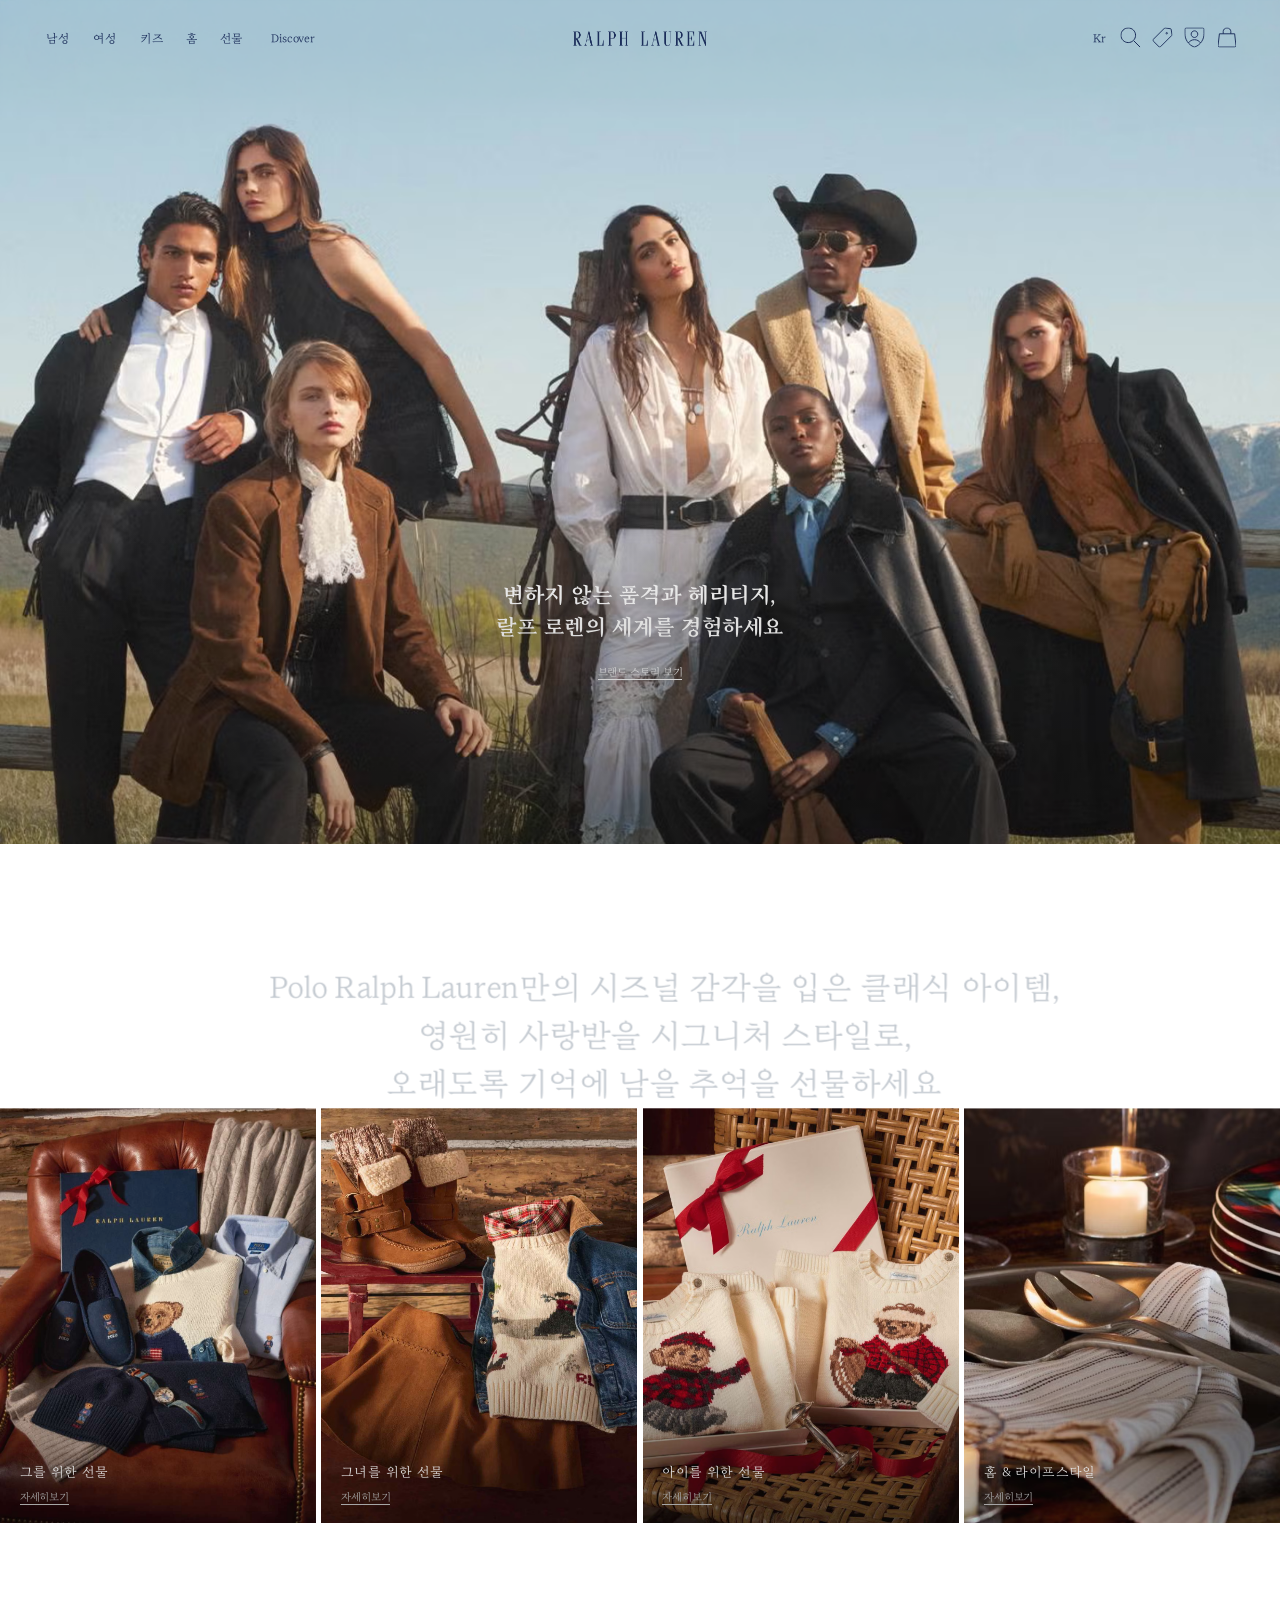
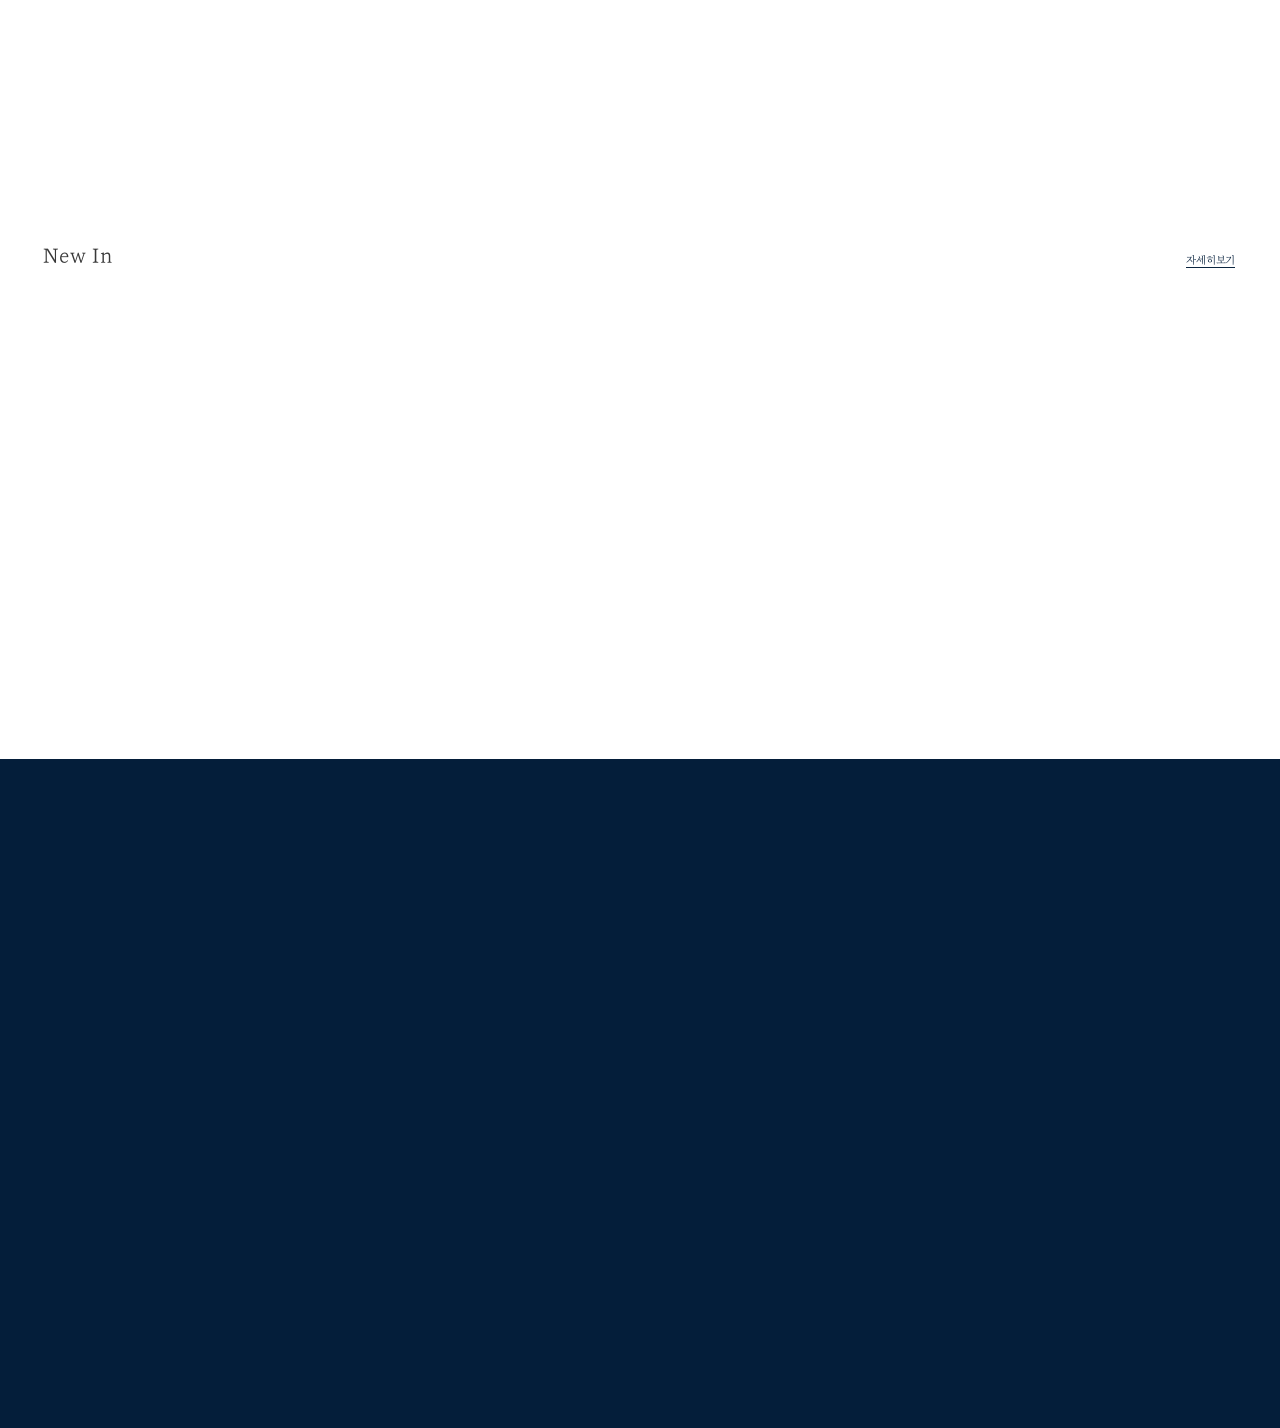
==== commit 8877392e: "Rename Polo redesign site path" ====
--- a/polo/index.html
+++ b/polo/index.html
@@ -2,106 +2,10 @@
 <html lang="ko">
 <head>
 <meta charset="utf-8">
-<meta name="viewport" content="width=device-width, initial-scale=1">
-<meta name="theme-color" content="#041e3a">
-<meta name="description" content="클래식한 스타일과 변하지 않는 헤리티지. 이준화의 Polo Ralph Lauren 웹사이트 리디자인 포트폴리오.">
-<title>Polo Ralph Lauren | 변하지 않는 품격</title>
-<link rel="icon" href="../favicon.svg">
-<link rel="preload" href="assets/fonts/Eulyoo1945-Regular.woff2" as="font" type="font/woff2" crossorigin>
-<link rel="preload" href="assets/fdb92.png" as="image">
-<link rel="stylesheet" href="style.css?v=20261112-22">
-<script src="script.js?v=20261112-22" defer></script>
+<meta name="viewport" content="width=device-width,initial-scale=1">
+<meta http-equiv="refresh" content="0;url=../%ED%8F%B4%EB%A1%9C_%EB%A6%AC%EB%94%94%EC%9E%90%EC%9D%B8/">
+<link rel="canonical" href="../%ED%8F%B4%EB%A1%9C_%EB%A6%AC%EB%94%94%EC%9E%90%EC%9D%B8/">
+<title>폴로 리디자인으로 이동</title>
 </head>
-<body>
-<a class="skip-link" href="#main">본문 바로가기</a>
-<main id="main">
-<section class="hero" id="top" data-node-id="1:19008" aria-label="폴로 랄프 로렌">
-<div class="hero-image"><img class="hero-slide hero-slide-first is-active" src="assets/fdb92.png" alt="클래식한 가을 스타일을 입은 폴로 랄프 로렌 모델들" fetchpriority="high"><img class="hero-slide hero-slide-second" src="assets/cover2.png" alt="폴로 랄프 로렌의 클래식한 이브닝 스타일" aria-hidden="true"><div class="hero-shade"></div></div>
-<header class="site-header">
-<button class="mobile-menu" aria-label="메뉴 열기" aria-expanded="false" aria-controls="main-nav">☰</button>
-<nav id="main-nav" aria-label="주 메뉴"><a href="#new-in" data-category="남성">남성</a><a href="#new-in" data-category="여성">여성</a><a href="#gifts">키즈</a><a href="#living">홈</a><a href="#gifts">선물</a><a href="#world">Discover</a></nav>
-<a class="brand" href="#top" aria-label="Polo Ralph Lauren 홈"><img src="assets/adcc9.png" alt="POLO RALPH LAUREN"></a>
-<div class="header-actions"><button data-panel="language" class="language-button" aria-label="국가 및 언어 선택">Kr</button>
-<button data-panel="search" aria-label="상품 검색"><img src="assets/7bf10.svg" alt=""></button>
-<button data-panel="favorites" aria-label="위시리스트"><img src="assets/ad850.svg" alt=""></button>
-<button data-panel="account" aria-label="내 계정"><img src="assets/fcbb8.svg" alt=""></button>
-<button data-panel="bag" aria-label="쇼핑백"><img src="assets/cb816.svg" alt=""><span class="bag-count" hidden>0</span></button></div>
-</header>
-<div class="hero-copy"><h1>변하지 않는 품격과 헤리티지,<br class="compact-break"> 랄프 로렌의 세계를 경험하세요</h1><a href="#world" class="text-link">브랜드 스토리 보기</a></div>
-</section>
-<section class="introduction" aria-label="시즈널 기프트"><p>Polo Ralph Lauren만의 시즈널 감각을 입은 클래식 아이템,<br>영원히 사랑받을 시그니처 스타일로,<br class="compact-break"> 오래도록 기억에 남을 추억을 선물하세요</p></section>
-<section class="gifts" id="gifts" aria-label="소중한 사람을 위한 선물">
-<a class="gift-card gift-men" href="#new-in"><div class="gift-image"><img src="assets/5b00d.png" alt="그를 위한 선물" loading="lazy"></div><div class="gift-copy"><h2>그를 위한 선물</h2><span class="text-link">자세히보기</span></div></a>
-<a class="gift-card gift-women" href="#new-in"><div class="gift-image"><img src="assets/a02c4.png" alt="그녀를 위한 선물" loading="lazy"></div><div class="gift-copy"><h2>그녀를 위한 선물</h2><span class="text-link">자세히보기</span></div></a>
-<a class="gift-card gift-kids" href="#new-in"><div class="gift-image"><img src="assets/340d7.png" alt="아이를 위한 선물" loading="lazy"></div><div class="gift-copy"><h2>아이를 위한 선물</h2><span class="text-link">자세히보기</span></div></a>
-<a class="gift-card gift-home" href="#living"><div class="gift-image"><img src="assets/2b547.png" alt="홈 & 라이프스타일" loading="lazy"></div><div class="gift-copy"><h2>홈 &amp; 라이프스타일</h2><span class="text-link">자세히보기</span></div></a>
-</section>
-<section class="new-in" id="new-in" aria-labelledby="new-in-title">
-<div class="section-heading"><h2 id="new-in-title">New In</h2><button class="text-link" data-panel="collection">자세히보기</button></div>
-<div class="product-track" tabindex="0" aria-label="신상품 목록. 가로로 스크롤할 수 있습니다.">
-<button class="product-card product-jacket" data-product="0" aria-label="스웨이드 재킷 자세히 보기"><img src="assets/da9b3.png" alt="스웨이드 재킷" loading="lazy"></button>
-<button class="product-card product-pants" data-product="1" aria-label="플리츠 울 팬츠 자세히 보기"><img src="assets/2d311.png" alt="플리츠 울 팬츠" loading="lazy"></button>
-<button class="product-card product-coat" data-product="2" aria-label="울 캐시미어 코트 자세히 보기"><img class="product-underlay" src="assets/cfee9.png" alt="" loading="lazy"><img src="assets/4ac81.png" alt="울 캐시미어 코트" loading="lazy"></button>
-<button class="product-card product-bear" data-product="3" aria-label="폴로 베어 니트 자세히 보기"><img src="assets/9f50f.png" alt="폴로 베어 니트" loading="lazy"></button>
-<button class="product-card product-bag" data-product="4" aria-label="레더 숄더백 자세히 보기"><img src="assets/39299.png" alt="레더 숄더백" loading="lazy"></button>
-<button class="product-card product-loafers" data-product="5" aria-label="스웨이드 로퍼 자세히 보기"><img src="assets/04138.png" alt="스웨이드 로퍼" loading="lazy"></button>
-<button class="product-card product-new" data-product="14" aria-label="체크 드레스 자세히 보기"><img src="assets/image-444.png" alt="체크 드레스" loading="lazy"></button>
-<button class="product-card product-new" data-product="15" aria-label="노르딕 반소매 니트 자세히 보기"><img src="assets/image-439.png" alt="노르딕 반소매 니트" loading="lazy"></button>
-<button class="product-card product-new" data-product="17" aria-label="페어아일 숄 카디건 자세히 보기"><img src="assets/image-435.png" alt="페어아일 숄 카디건" loading="lazy"></button>
-<button class="product-card product-new" data-product="16" aria-label="홀리데이 트럭 니트 자세히 보기"><img src="assets/image-442.png" alt="홀리데이 트럭 니트" loading="lazy"></button>
-</div></section>
-<section class="custom" id="custom" aria-labelledby="custom-title">
-<div class="custom-inner"><div class="custom-heading"><h2 id="custom-title">당신의 시그니처를 새기다</h2><p>클래식한 스타일에 당신의 이야기를 더하세요<br>엄선된 소재와 정교한 자수 서비스로 잊지 못할 특별함을 선사합니다</p></div>
-<div class="custom-body"><nav class="custom-tabs" aria-label="커스터마이징 상품"><button data-custom-type="Jacket" aria-pressed="false">Jacket</button><button class="active" data-custom-type="Shirt" aria-pressed="true">Shirt</button><button data-custom-type="Jumper" aria-pressed="false">Jumper</button><button data-custom-type="Baseball Cap" aria-pressed="false">Baseball Cap</button></nav>
-<div class="shirt-preview"><img src="assets/3b3cc.png" alt="커스텀 핏 옥스포드 셔츠" loading="lazy"><img class="selected-pony" src="assets/7342e.png" alt="" hidden></div>
-<div class="custom-options"><p class="logo-label">Logo <span id="color-label">Collection Navy</span></p><div class="swatches" role="group" aria-label="자수 색상 선택">
-<button data-color="Multicolor" data-pony="4a922.png" aria-label="Multicolor" aria-pressed="true" class="selected"><img src="assets/4a922.png" alt="" loading="lazy"></button>
-<button data-color="White" data-pony="8e73d.png" aria-label="White" aria-pressed="false" ><img src="assets/8e73d.png" alt="" loading="lazy"></button>
-<button data-color="Newport Navy" data-pony="7342e.png" aria-label="Newport Navy" aria-pressed="false" ><img src="assets/7342e.png" alt="" loading="lazy"></button>
-<button data-color="Polo Black" data-pony="dec1c.png" aria-label="Polo Black" aria-pressed="false" ><img src="assets/dec1c.png" alt="" loading="lazy"></button>
-<button data-color="Heart Red" data-pony="376da.png" aria-label="Heart Red" aria-pressed="false" ><img src="assets/376da.png" alt="" loading="lazy"></button>
-<button data-color="Rl 2000Red" data-pony="d0800.png" aria-label="Rl 2000Red" aria-pressed="false" ><img src="assets/d0800.png" alt="" loading="lazy"></button>
-<button data-color="Pink Pony" data-pony="29c97.png" aria-label="Pink Pony" aria-pressed="false" ><img src="assets/29c97.png" alt="" loading="lazy"></button>
-<button data-color="Shocking Pink" data-pony="0e133.png" aria-label="Shocking Pink" aria-pressed="false" ><img src="assets/0e133.png" alt="" loading="lazy"></button>
-<button data-color="Carmel Pink" data-pony="b812c.png" aria-label="Carmel Pink" aria-pressed="false" ><img src="assets/b812c.png" alt="" loading="lazy"></button>
-<button data-color="Bright Royal" data-pony="e5291.png" aria-label="Bright Royal" aria-pressed="false" ><img src="assets/e5291.png" alt="" loading="lazy"></button>
-<button data-color="Purple Cactus" data-pony="8f325.png" aria-label="Purple Cactus" aria-pressed="false" ><img src="assets/8f325.png" alt="" loading="lazy"></button>
-<button data-color="Spring Lilac" data-pony="9f12f.png" aria-label="Spring Lilac" aria-pressed="false" ><img src="assets/9f12f.png" alt="" loading="lazy"></button>
-<button data-color="Estate Blue" data-pony="894fd.png" aria-label="Estate Blue" aria-pressed="false" ><img src="assets/894fd.png" alt="" loading="lazy"></button>
-<button data-color="Turquoise Nova" data-pony="2fd2d.png" aria-label="Turquoise Nova" aria-pressed="false" ><img src="assets/2fd2d.png" alt="" loading="lazy"></button>
-<button data-color="Madeira Silver" data-pony="b8bec.png" aria-label="Madeira Silver" aria-pressed="false" ><img src="assets/b8bec.png" alt="" loading="lazy"></button>
-<button data-color="Sand" data-pony="69f99.png" aria-label="Sand" aria-pressed="false" ><img src="assets/69f99.png" alt="" loading="lazy"></button>
-<button data-color="Athletic Green" data-pony="6f649.png" aria-label="Athletic Green" aria-pressed="false" ><img src="assets/6f649.png" alt="" loading="lazy"></button>
-<button data-color="Slicker Yellow" data-pony="b75e6.png" aria-label="Slicker Yellow" aria-pressed="false" ><img src="assets/b75e6.png" alt="" loading="lazy"></button>
-<button data-color="Madeira Gold" data-pony="c44f1.png" aria-label="Madeira Gold" aria-pressed="false" ><img src="assets/c44f1.png" alt="" loading="lazy"></button>
-<button data-color="Basketball Orange" data-pony="64377.png" aria-label="Basketball Orange" aria-pressed="false" ><img src="assets/64377.png" alt="" loading="lazy"></button>
-</div><div class="custom-description"><p>Custom Fit Oxford Shirt</p><h3>커스텀 핏 옥스포드 티셔츠</h3><button class="text-link" data-panel="custom">자세히보기</button></div></div></div></div></section>
-<section class="editorials" aria-label="World of Ralph Lauren 스타일">
-<div class="editorial-photo man-photo"><img src="assets/5315a.png" alt="베이지 재킷과 네이비 스카프로 완성한 겨울 스타일" loading="lazy"><span class="hotspot" aria-hidden="true"><img src="assets/39011.svg" alt=""><img src="assets/c7419.svg" alt=""></span></div>
-<article class="editorial winter"><div class="editorial-inner"><div class="editorial-products winter-rail" tabindex="0" aria-label="남성 액세서리. 가로로 스크롤할 수 있습니다."><div class="winter-original">
-<button data-product="7" class="editorial-item item-left"><img src="assets/14f40.png" alt="울 체크 스카프" loading="lazy"></button><button data-product="8" class="editorial-item item-center"><img src="assets/59909.png" alt="네이비 시그니처 스카프" loading="lazy"></button><button data-product="9" class="editorial-item item-right"><img src="assets/05837.png" alt="타탄 체크 스카프" loading="lazy"></button>
-</div><div class="winter-extra"><img src="assets/image-457.png" alt="네이비 시그니처 스카프" loading="lazy"><img src="assets/image-458.png" alt="레드 타탄 스카프" loading="lazy"><img src="assets/image-459.png" alt="블루 타탄 스카프" loading="lazy"><img src="assets/image-461.png" alt="브라운 스카프" loading="lazy"><img src="assets/image-462.png" alt="다크 브라운 스카프" loading="lazy"><img src="assets/image-460.png" alt="그린 타탄 스카프" loading="lazy"><img src="assets/image-463.png" alt="브라운 체크 스카프" loading="lazy"></div></div><div class="editorial-copy"><h2>Cold Weather Classics</h2><p>따스함을 담은 시그니처 스카프와 니트로 깊어가는 겨울의 낭만을 준비하세요.<br>클래식한 무드가 돋보이는 윈터 룩을 제안합니다.</p><button class="text-link" data-product="8">바로가기</button></div></div></article>
-<article class="editorial accessories"><div class="editorial-inner"><div class="editorial-products accessory-carousel" aria-label="여성 액세서리 컬렉션"><div class="accessory-track"><div class="accessory-set"><span class="accessory-frame"><img src="assets/accessory-470.png" alt="케이블 니트 장갑" loading="lazy"></span><span class="accessory-frame"><img src="assets/accessory-466.png" alt="스웨이드 레더 숄더백" loading="lazy"></span><span class="accessory-frame"><img src="assets/accessory-469.png" alt="폴로 베어 삭스" loading="lazy"></span><span class="accessory-frame"><img src="assets/accessory-445.png" alt="스웨이드 크로스백" loading="lazy"></span><span class="accessory-frame"><img src="assets/accessory-464.png" alt="스웨이드 숄더백" loading="lazy"></span><span class="accessory-frame"><img src="assets/accessory-468.png" alt="폴로 베어 니트 모자" loading="lazy"></span></div><div class="accessory-set" aria-hidden="true"><span class="accessory-frame"><img src="assets/accessory-470.png" alt="" loading="lazy"></span><span class="accessory-frame"><img src="assets/accessory-466.png" alt="" loading="lazy"></span><span class="accessory-frame"><img src="assets/accessory-469.png" alt="" loading="lazy"></span><span class="accessory-frame"><img src="assets/accessory-445.png" alt="" loading="lazy"></span><span class="accessory-frame"><img src="assets/accessory-464.png" alt="" loading="lazy"></span><span class="accessory-frame"><img src="assets/accessory-468.png" alt="" loading="lazy"></span></div></div></div><div class="editorial-copy"><h2>Refined Accessories</h2><p>스타일의 완성은 디테일에 있습니다. 장인정신이 깃든 가방과 액세서리로<br>당신만의 우아한 시그니처 룩을 완성해 보세요.</p><button class="text-link" data-product="11">바로가기</button></div></div></article>
-<div class="editorial-photo woman-photo"><img src="assets/9bdaf.png" alt="헤링본 재킷과 스웨이드 백을 매치한 여성" loading="lazy"><span class="hotspot" tabindex="0" aria-label="착용한 스웨이드 숄더백 미리보기"><img src="assets/39011.svg" alt=""><img src="assets/c7419.svg" alt=""><span class="hotspot-preview"><img src="assets/accessory-466.png" alt=""><span>스웨이드 레더 숄더백</span></span></span></div>
-</section>
-<section class="world" id="world" aria-labelledby="world-title"><div class="world-image"><img src="assets/f96a8.png" alt="탁 트인 초원과 웅장한 산맥" loading="lazy"></div><div class="world-copy"><h2 id="world-title">World of Ralph Lauren</h2><p>미국적인 헤리티지와 시대를 초월한 우아함,<br> 1967년부터 이어온 랄프 로렌의 세계를 만나보세요.</p><button class="text-link" data-panel="story">자세히 보기</button></div></section>
-<section class="collection" id="collection" aria-labelledby="collection-title"><div class="collection-heading"><h2 id="collection-title">Ralph Lauren 2025 폴 컬렉션</h2><button class="text-link" data-panel="fall">자세히 보기</button></div><div class="collection-grid">
-<button class="look look-1" aria-label="2025 폴 컬렉션 룩 1 보기"><img src="assets/144af.png" alt="Ralph Lauren 2025 폴 컬렉션 룩 1" loading="lazy"></button>
-<button class="look look-2" aria-label="2025 폴 컬렉션 룩 2 보기"><img src="assets/ed7be.png" alt="Ralph Lauren 2025 폴 컬렉션 룩 2" loading="lazy"></button>
-<button class="look look-3" aria-label="2025 폴 컬렉션 룩 3 보기"><img src="assets/7386c.png" alt="Ralph Lauren 2025 폴 컬렉션 룩 3" loading="lazy"></button>
-<button class="look look-4" aria-label="2025 폴 컬렉션 룩 4 보기"><img src="assets/beb06.png" alt="Ralph Lauren 2025 폴 컬렉션 룩 4" loading="lazy"></button>
-<button class="look look-5" aria-label="2025 폴 컬렉션 룩 5 보기"><img src="assets/e1b18.png" alt="Ralph Lauren 2025 폴 컬렉션 룩 5" loading="lazy"></button>
-<button class="look look-6" aria-label="2025 폴 컬렉션 룩 6 보기"><img src="assets/27193.png" alt="Ralph Lauren 2025 폴 컬렉션 룩 6" loading="lazy"></button>
-<button class="look look-7" aria-label="2025 폴 컬렉션 룩 7 보기"><img src="assets/cb89c.png" alt="Ralph Lauren 2025 폴 컬렉션 룩 7" loading="lazy"></button>
-<button class="look look-8" aria-label="2025 폴 컬렉션 룩 8 보기"><img src="assets/243b0.png" alt="Ralph Lauren 2025 폴 컬렉션 룩 8" loading="lazy"></button>
-</div></section>
-<section class="living" id="living" aria-labelledby="living-title"><div class="living-background"><img src="assets/ddc05.png" alt="" loading="lazy"></div><div class="living-copy"><h2 id="living-title">The Art of Living</h2><p>의류를 넘어 당신의 일상 가장 가까운 곳으로.<br>랄프 로렌이 제안하는 삶의 양식을 만나보세요.</p><button class="text-link" data-panel="living">자세히 보기</button></div><div class="living-track" tabindex="0" aria-label="홈 컬렉션. 가로로 스크롤할 수 있습니다."><button><img src="assets/916ef.png" alt="체크 암체어에서 보내는 편안한 시간" loading="lazy"></button><button class="living-layers"><img src="assets/1cc81.png" alt="" loading="lazy"><img src="assets/f4068.png" alt="" loading="lazy"><img src="assets/2b154.png" alt="타탄 체크 소파 위의 반려견들" loading="lazy"></button><button><img src="assets/1170a.png" alt="선물 상자에 담긴 폴로 셔츠" loading="lazy"></button><button><img src="assets/living-new.png" alt="따뜻한 촛불과 티타임" loading="lazy"></button></div></section>
-<section class="experience" id="experience" aria-labelledby="experience-title"><div class="section-heading"><h2 id="experience-title">Experience Ralph Lauren</h2><div class="heading-actions"><span class="text-link">자세히 보기</span><button class="experience-prev" aria-label="이전 서비스 보기">이전</button><button class="experience-next" aria-label="다음 서비스 보기">다음</button></div></div><div class="experience-grid"><button class="experience-side experience-store"><img src="assets/bee15.png" alt="랄프 로렌 플래그십 스토어" loading="lazy"><span class="experience-copy"><strong>매장 찾기</strong><span>가까운 매장을 찾아 폴로만의<br>특별한 스타일링 서비스를 경험하세요.</span></span></button><button class="experience-main"><img src="assets/ef2d4.png" alt="맞춤 스타일을 제안하는 랄프 로렌 서비스" loading="lazy"><span class="experience-copy"><strong>맞춤 수선 예약</strong><span>시그니처 기프트 패키징부터<br>전문적인 수선 서비스까지, 완벽한 쇼핑 경험을 제공합니다.</span></span></button><button class="experience-side experience-phone"><img src="assets/734fb.png" alt="모바일로 만나보는 퍼스널 스타일링" loading="lazy"><span class="experience-copy"><strong>매장 VR</strong><span>뉴욕, 베벌리 힐스의 플래그십 스토어를<br>집에서 편안하게 탐험해보세요.</span></span></button></div></section>
-</main>
-<footer class="footer"><div class="footer-top"><div class="footer-brand"><a href="#top" aria-label="Polo Ralph Lauren 처음으로"><img src="assets/69df5.png" alt="POLO RALPH LAUREN"></a><form class="newsletter"><label for="email">Polo Ralph Lauren 뉴스레터</label><div class="newsletter-input"><input id="email" type="email" required autocomplete="email" placeholder="이메일 주소 *" aria-label="이메일 주소"><button aria-label="뉴스레터 구독"><img src="assets/e901a.svg" alt=""></button></div><img class="newsletter-line" src="assets/3279b.svg" alt=""></form><div class="socials"><a href="https://www.instagram.com/ralphlauren/" rel="noopener noreferrer" aria-label="인스타그램"><img src="assets/82d25.svg" alt=""></a><a href="https://www.facebook.com/RalphLauren/" rel="noopener noreferrer" aria-label="페이스북"><img src="assets/4595a.svg" alt=""></a><a href="https://www.pinterest.com/ralphlauren/" rel="noopener noreferrer" aria-label="핀터레스트"><img src="assets/9983f.svg" alt=""></a><a href="https://www.youtube.com/ralphlauren" rel="noopener noreferrer" aria-label="유튜브"><img src="assets/bfb02.svg" alt=""></a></div></div>
-<div class="footer-column"><h2>도움</h2><button data-footer="전화 문의">전화 문의</button><button data-footer="FAQ">FAQ</button><button data-footer="제품 관리">제품 관리</button><button data-footer="매장 정보">매장 정보</button></div><div class="footer-column"><h2>서비스</h2><button data-footer="폴로 선물">폴로 선물</button><button data-footer="개인맞춤">개인맞춤</button><button data-footer="배송">배송</button><button data-footer="반품">반품</button></div><div class="footer-column"><h2>Polo</h2><button data-footer="랄프로렌 소개">랄프로렌 소개</button><button data-footer="브랜드 보호">브랜드 보호</button><button data-footer="지속가능성">지속가능성</button><button data-footer="최근 뉴스">최근 뉴스</button><button data-footer="채용정보">채용정보</button></div><div class="footer-column"><h2>법적 고지 및 이용약관</h2><button data-footer="이용 약관">이용 약관</button><button data-footer="개인정보 처리방침">개인정보 처리방침</button><button data-footer="쿠키 정책">쿠키 정책</button><button data-footer="쿠키 설정">쿠키 설정</button><button data-footer="판매 약관">판매 약관</button></div>
-</div><div class="footer-utility"><img class="footer-rule rule-top" src="assets/069a1.svg" alt=""><p>© COPYRIGHT 2025 RALPH LAUREN. ALL RIGHTS RESERVED.</p><button data-panel="stores"><img src="assets/34f75.svg" alt="">매장 찾기</button><img class="utility-divider" src="assets/fa9d9.svg" alt=""><button data-panel="language"><img src="assets/b26fe.svg" alt="">배송지: 대한민국/한국어</button><img class="footer-rule rule-bottom" src="assets/069a1.svg" alt=""></div><div class="footer-legal"><p>상호명: 랄프로렌 코리아 유한회사 | 사업자 등록번호: 120-87-00270 | 통신판매업신고번호: 제2020-서울강남-01539호 [사업자정보확인] | 대표자: KIM SEAN SONG KWON 샨성권김<br>주소: 서울시 강남구 학동로 343 19층 | 호스팅 서비스 사업자: 클레우드 플레어 | 고객 지원부: 080-566-1199 (평일 10:00~18:00, 점심시간 13:00-14:00) | 메일문의: customerassistance@ralphlauren.co.kr</p><p>KCP 구매안전 서비스(채무지급보증)<br>고객님은 안전거래를 위해 현금 등으로 결제 시 저희 쇼핑몰에서 가입한 KCP 구매안전서비스(지급보증서)를 이용하실 수 있습니다.</p></div></footer>
-<button class="back-to-top" type="button" aria-label="맨 위로 이동"><span aria-hidden="true">↑</span><span>TOP</span></button>
-<dialog class="detail-dialog" aria-labelledby="dialog-title"><button class="dialog-close" aria-label="닫기">×</button><div id="dialog-content"></div></dialog>
-<div class="toast" role="status" aria-live="polite"></div>
-</body></html>
+<body><p>주소가 변경되었습니다. <a href="../%ED%8F%B4%EB%A1%9C_%EB%A6%AC%EB%94%94%EC%9E%90%EC%9D%B8/">폴로 리디자인 바로가기</a></p></body>
+</html>
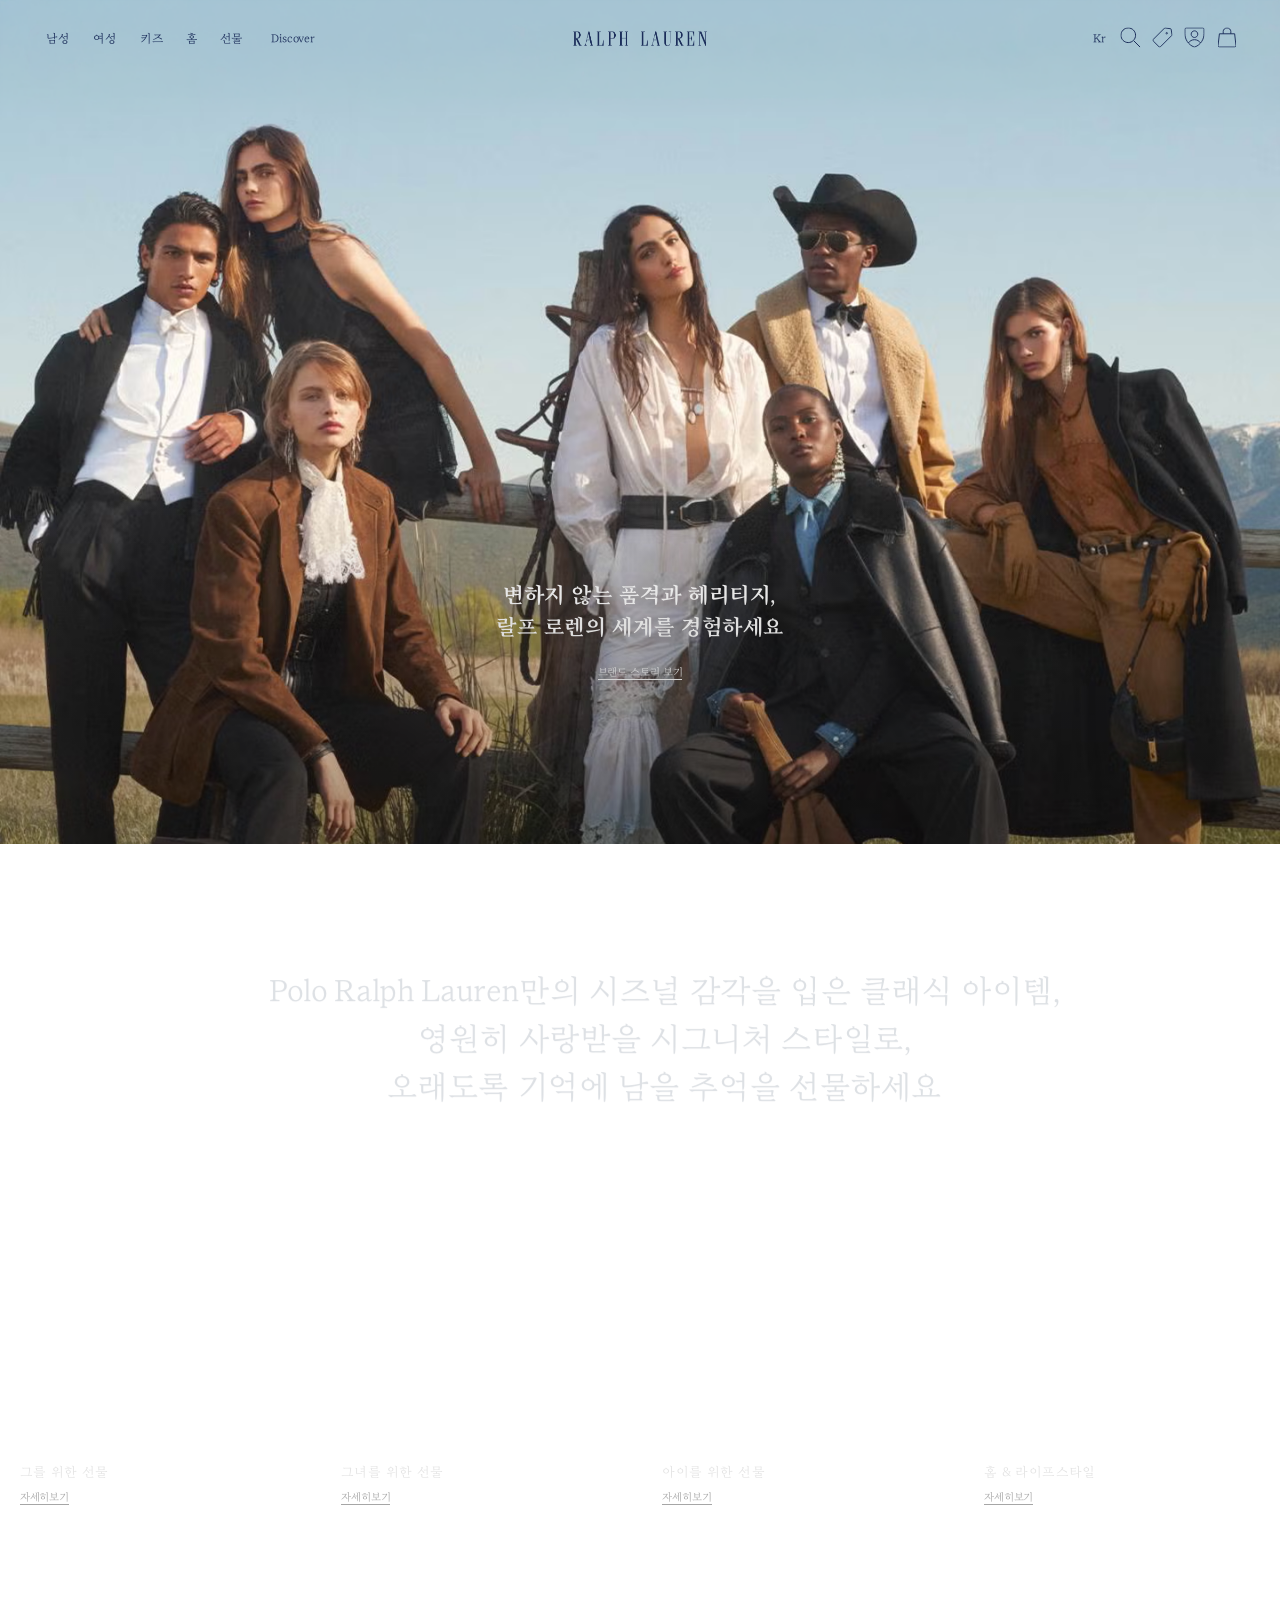
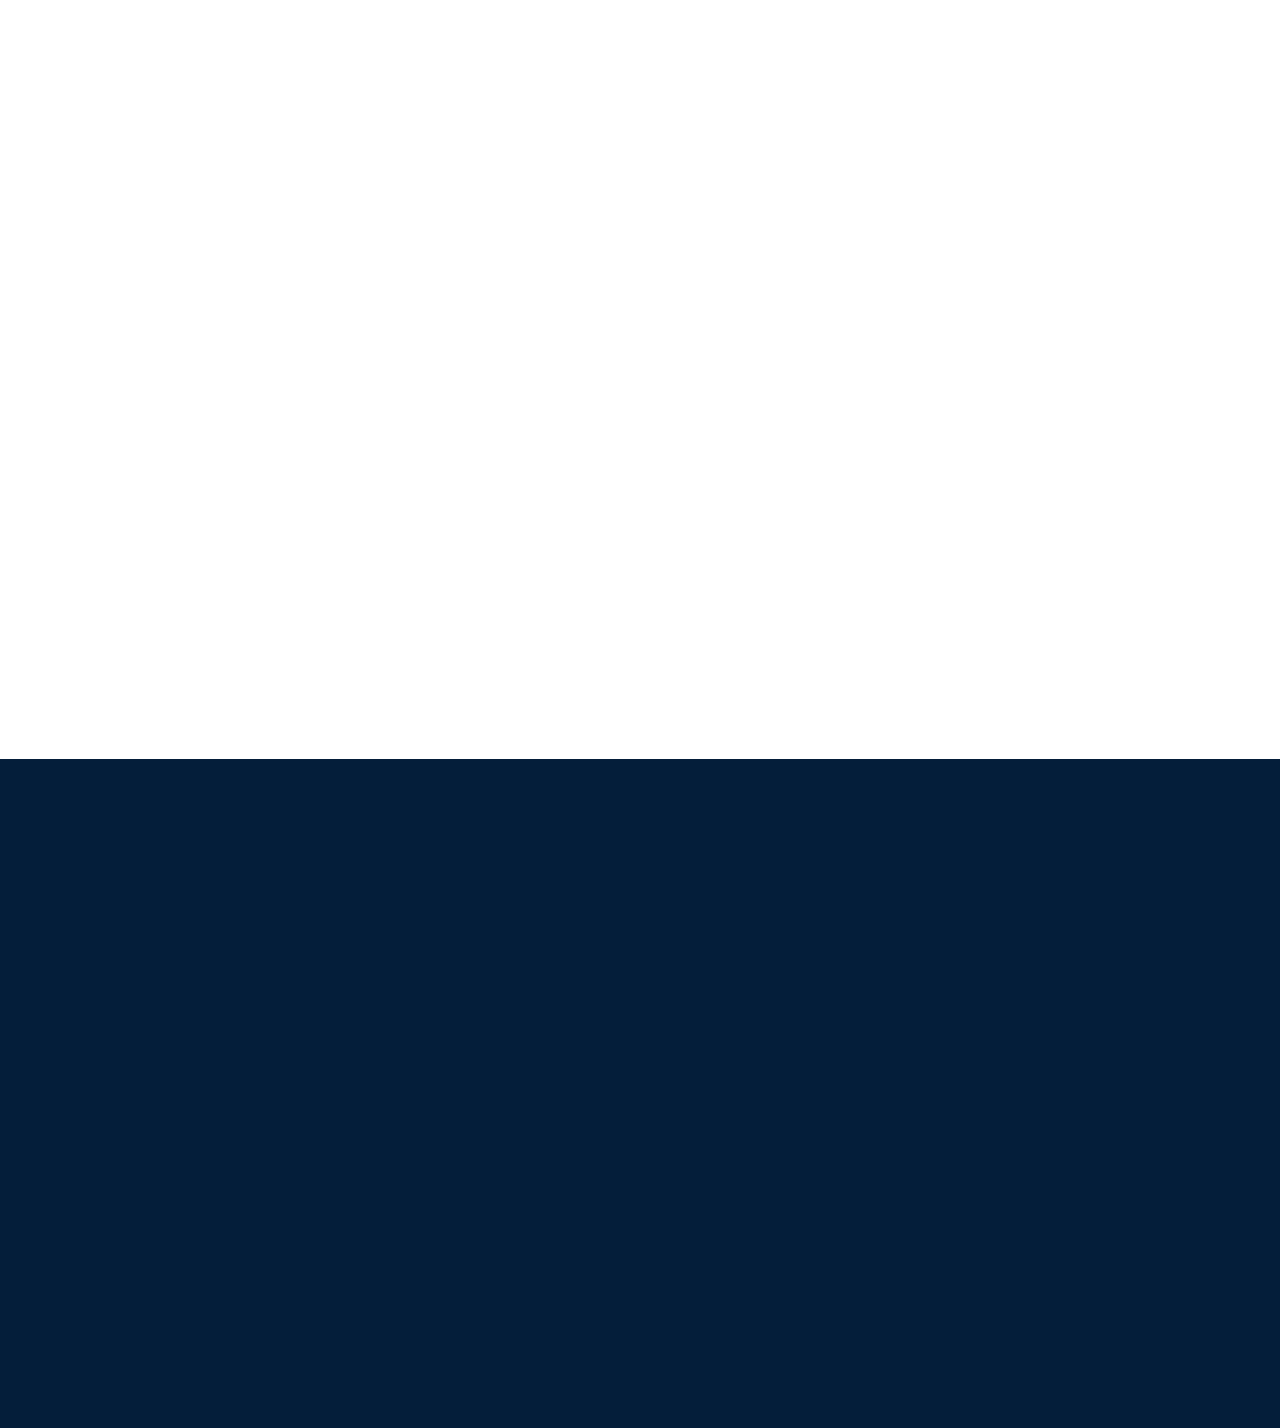
==== commit a854393f: "Use English path for Polo redesign" ====
--- a/polo/index.html
+++ b/polo/index.html
@@ -3,9 +3,9 @@
 <head>
 <meta charset="utf-8">
 <meta name="viewport" content="width=device-width,initial-scale=1">
-<meta http-equiv="refresh" content="0;url=../%ED%8F%B4%EB%A1%9C_%EB%A6%AC%EB%94%94%EC%9E%90%EC%9D%B8/">
-<link rel="canonical" href="../%ED%8F%B4%EB%A1%9C_%EB%A6%AC%EB%94%94%EC%9E%90%EC%9D%B8/">
+<meta http-equiv="refresh" content="0;url=../Polo_Redesign/">
+<link rel="canonical" href="../Polo_Redesign/">
 <title>폴로 리디자인으로 이동</title>
 </head>
-<body><p>주소가 변경되었습니다. <a href="../%ED%8F%B4%EB%A1%9C_%EB%A6%AC%EB%94%94%EC%9E%90%EC%9D%B8/">폴로 리디자인 바로가기</a></p></body>
+<body><p>주소가 변경되었습니다. <a href="../Polo_Redesign/">폴로 리디자인 바로가기</a></p></body>
 </html>
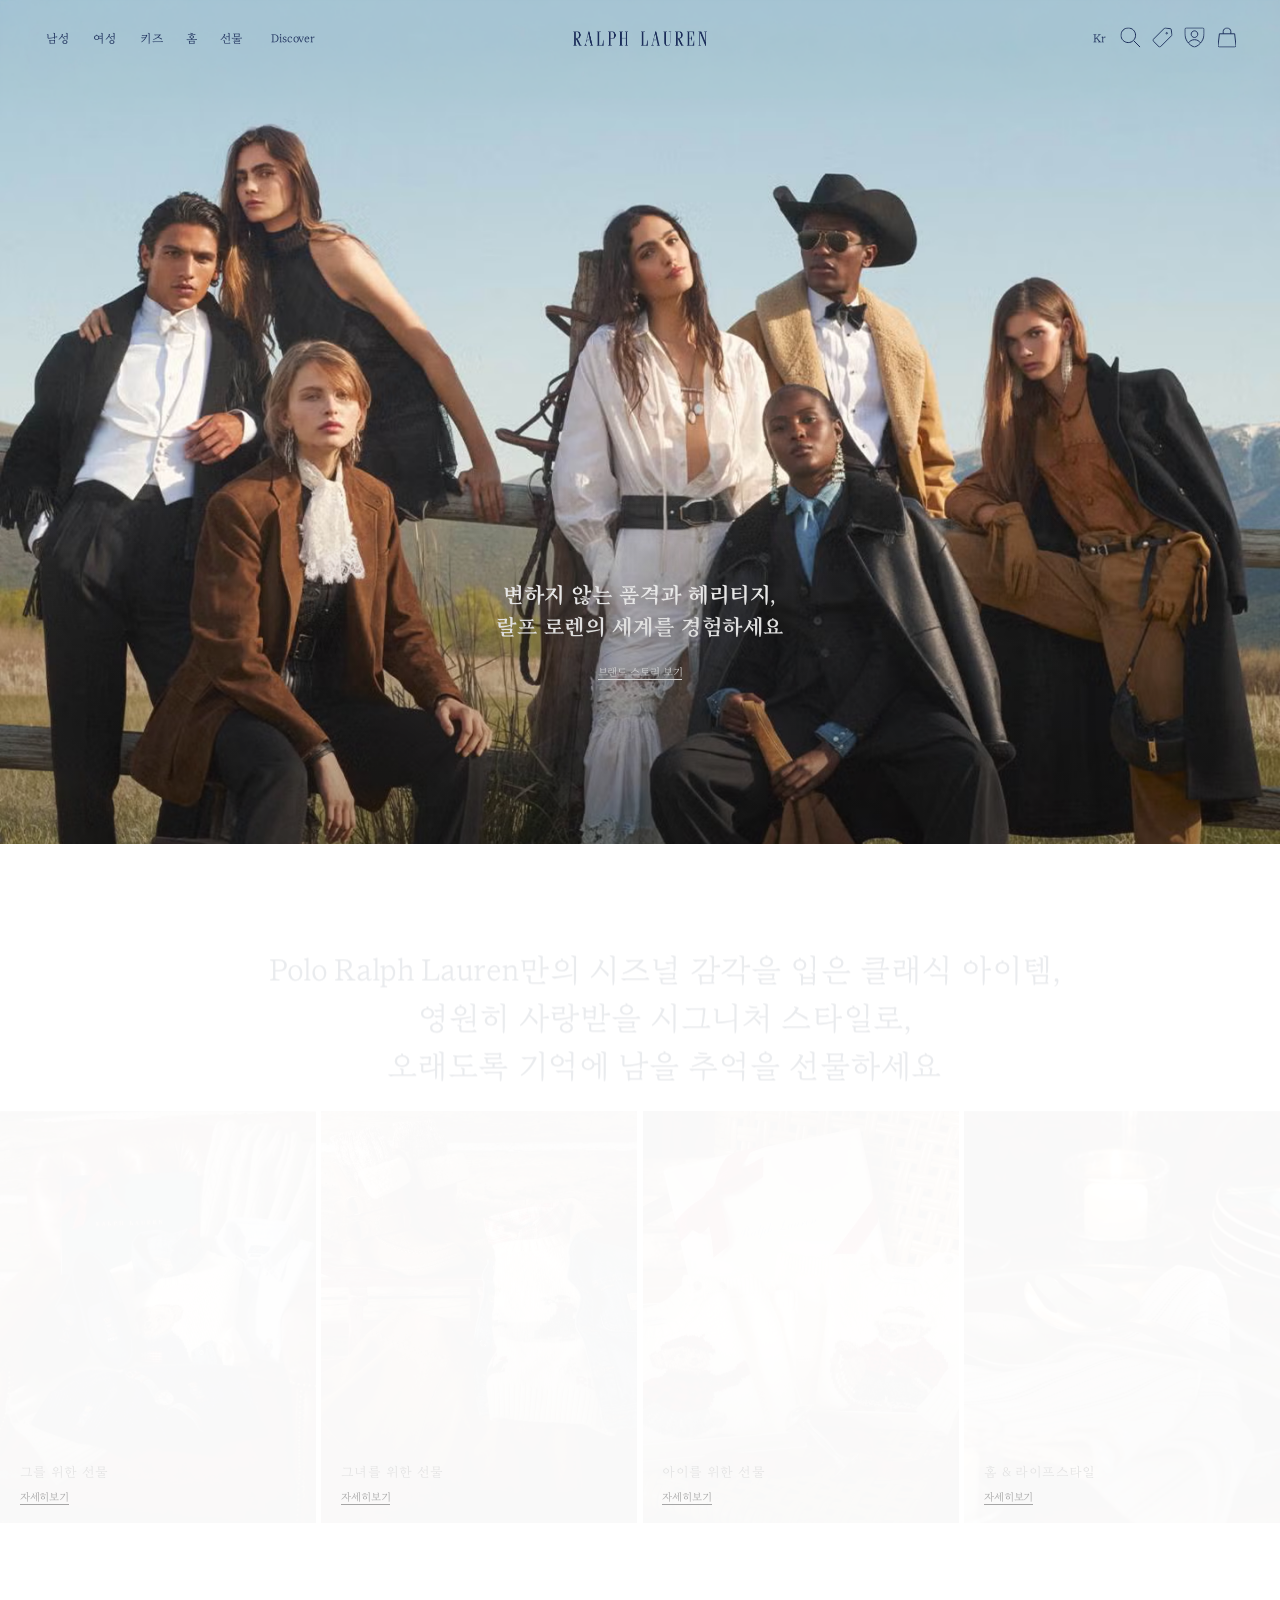
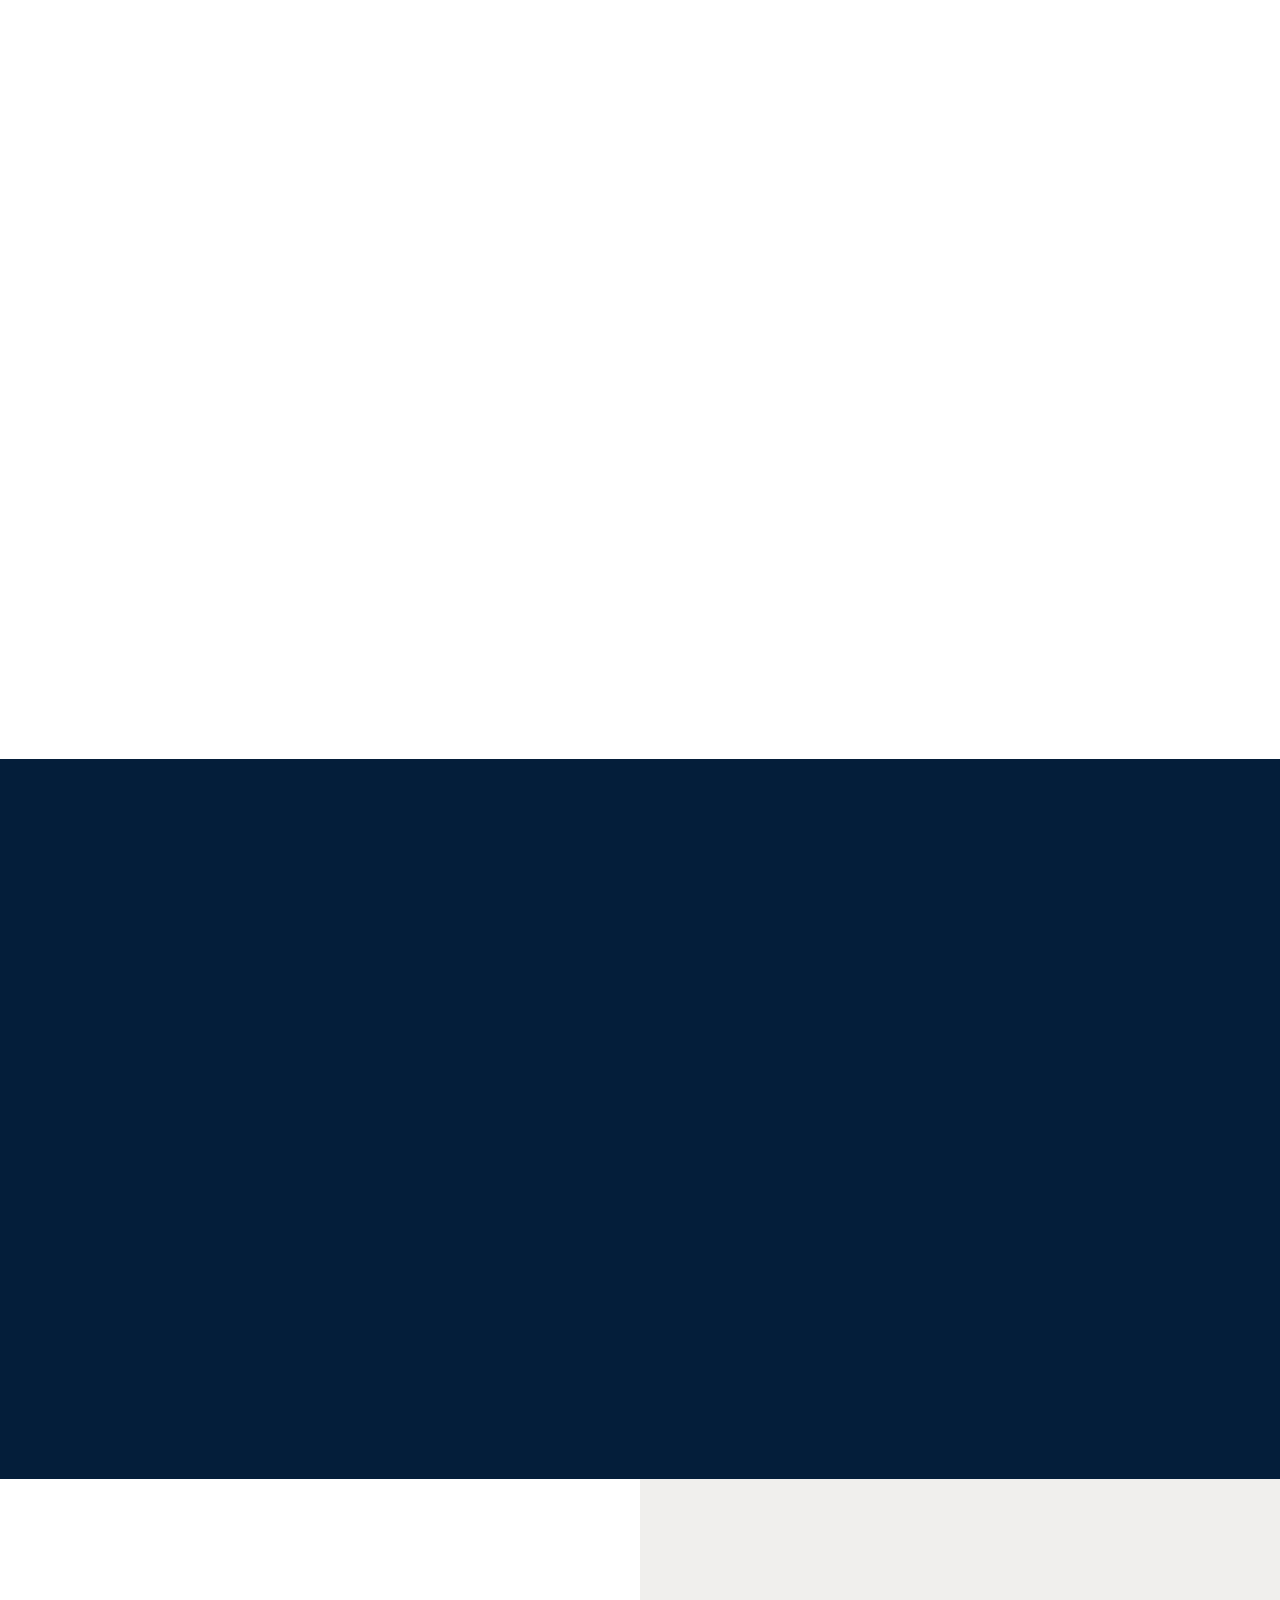
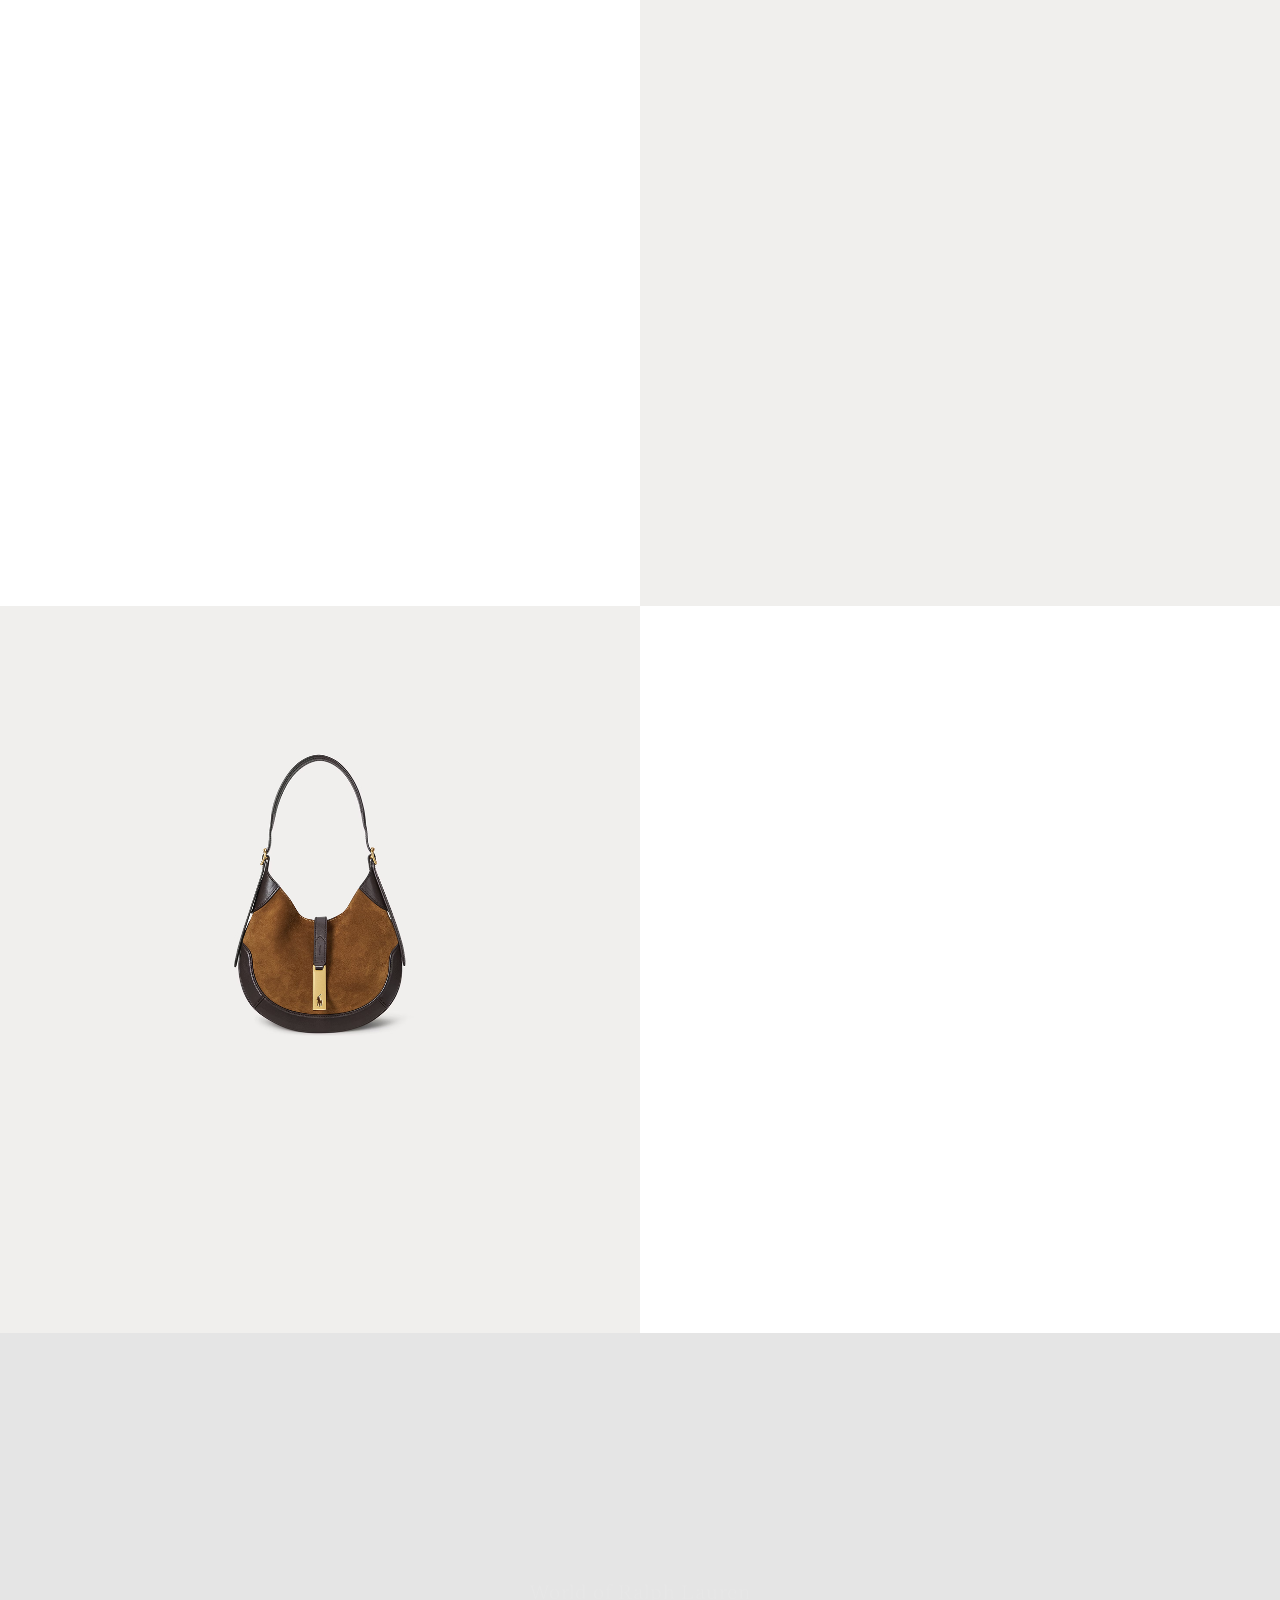
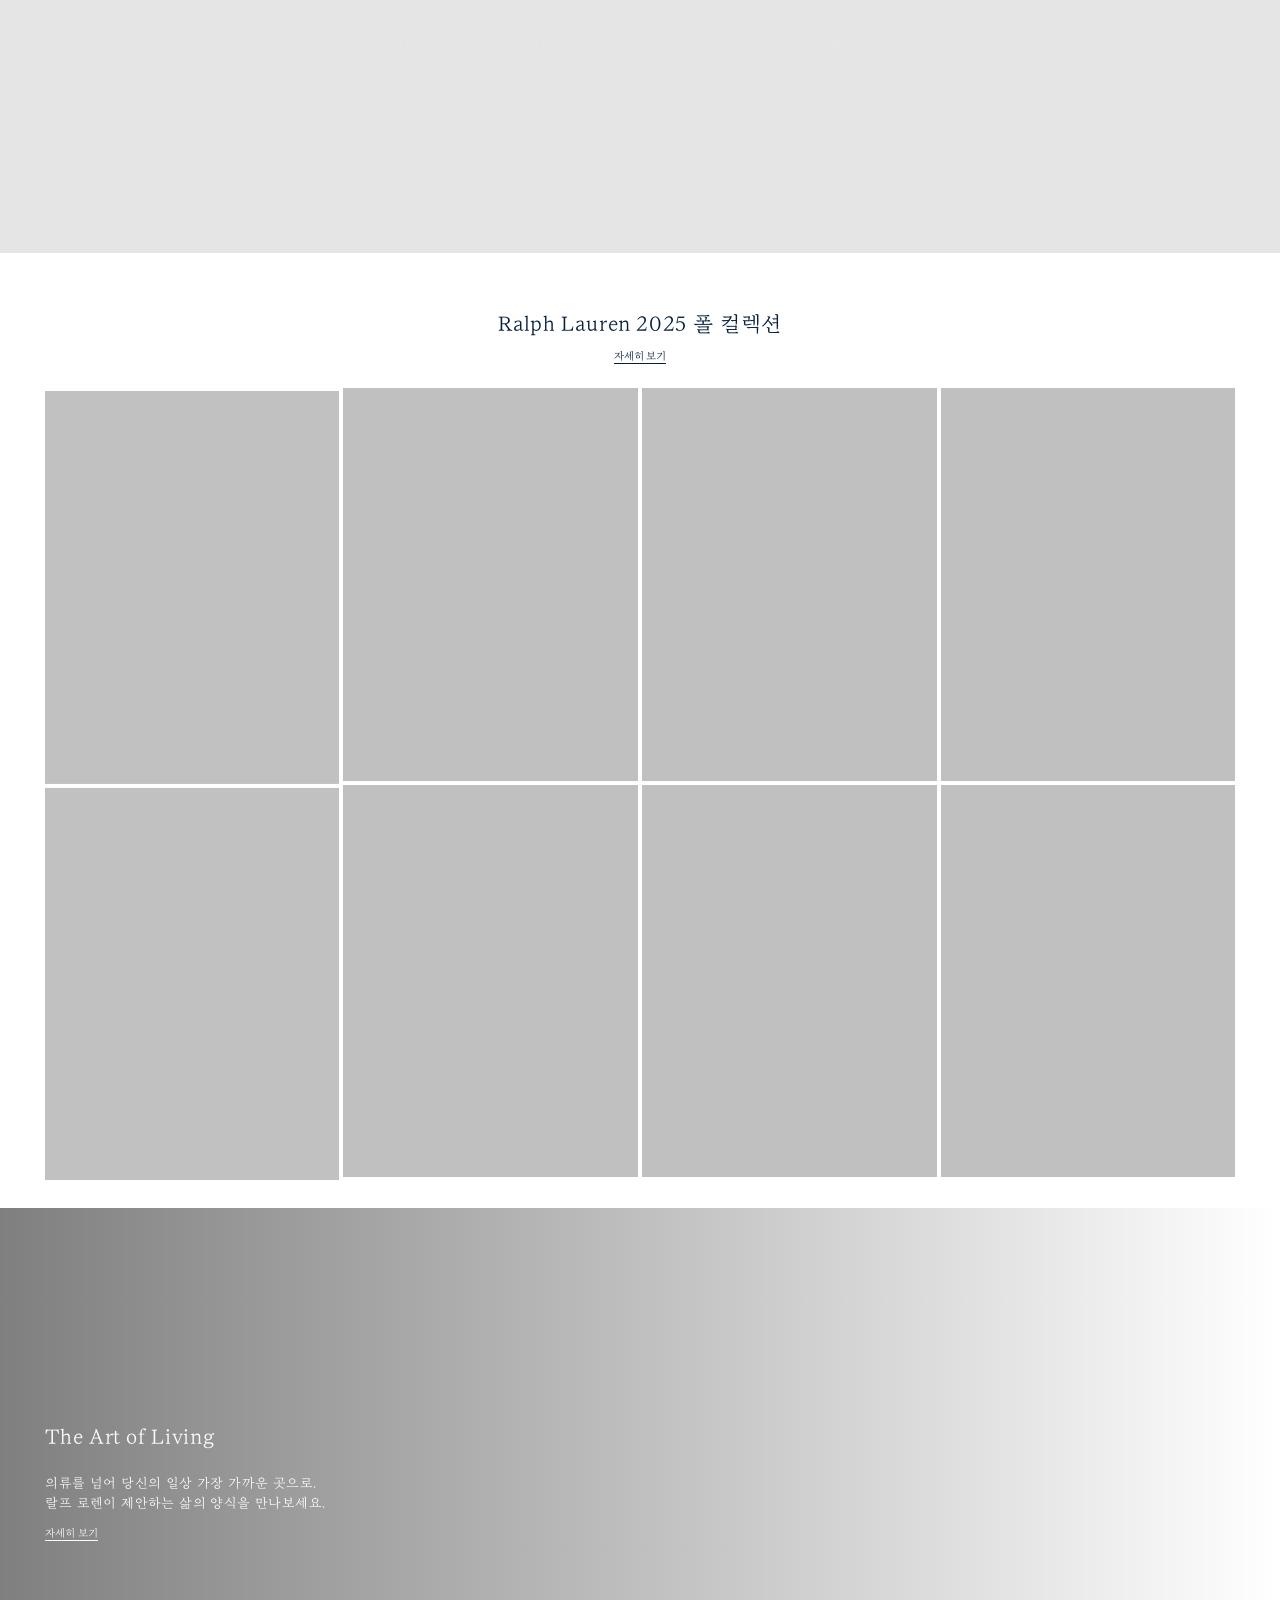
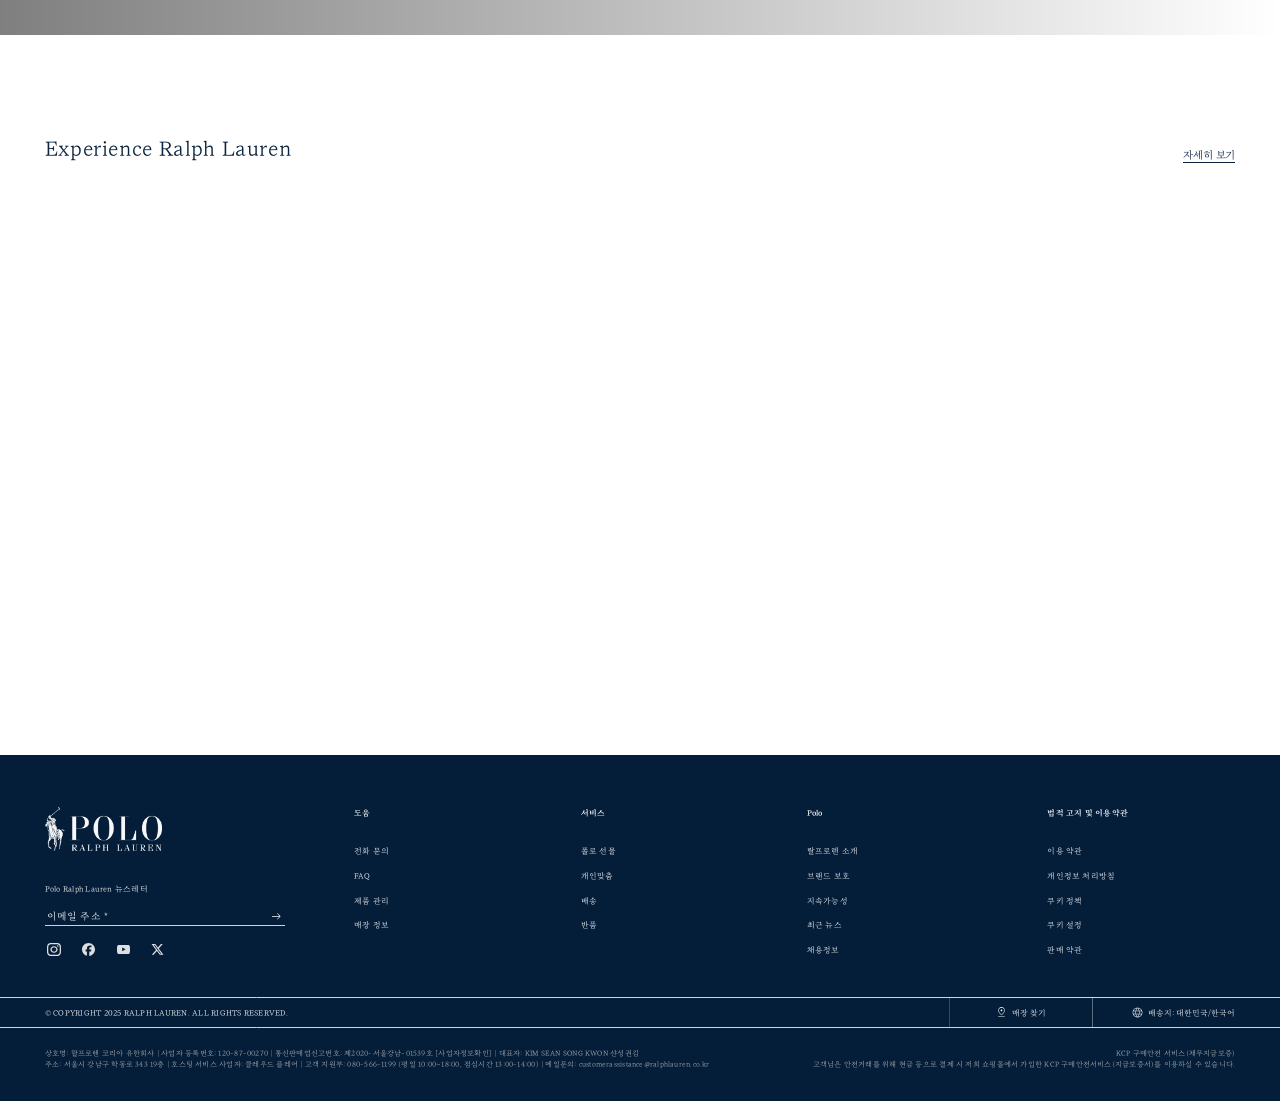
==== commit 0d5a5644: "Match Polo_ReDesign site path casing" ====
--- a/polo/index.html
+++ b/polo/index.html
@@ -3,9 +3,9 @@
 <head>
 <meta charset="utf-8">
 <meta name="viewport" content="width=device-width,initial-scale=1">
-<meta http-equiv="refresh" content="0;url=../Polo_Redesign/">
-<link rel="canonical" href="../Polo_Redesign/">
+<meta http-equiv="refresh" content="0;url=../Polo_ReDesign/">
+<link rel="canonical" href="../Polo_ReDesign/">
 <title>폴로 리디자인으로 이동</title>
 </head>
-<body><p>주소가 변경되었습니다. <a href="../Polo_Redesign/">폴로 리디자인 바로가기</a></p></body>
+<body><p>주소가 변경되었습니다. <a href="../Polo_ReDesign/">폴로 리디자인 바로가기</a></p></body>
 </html>
